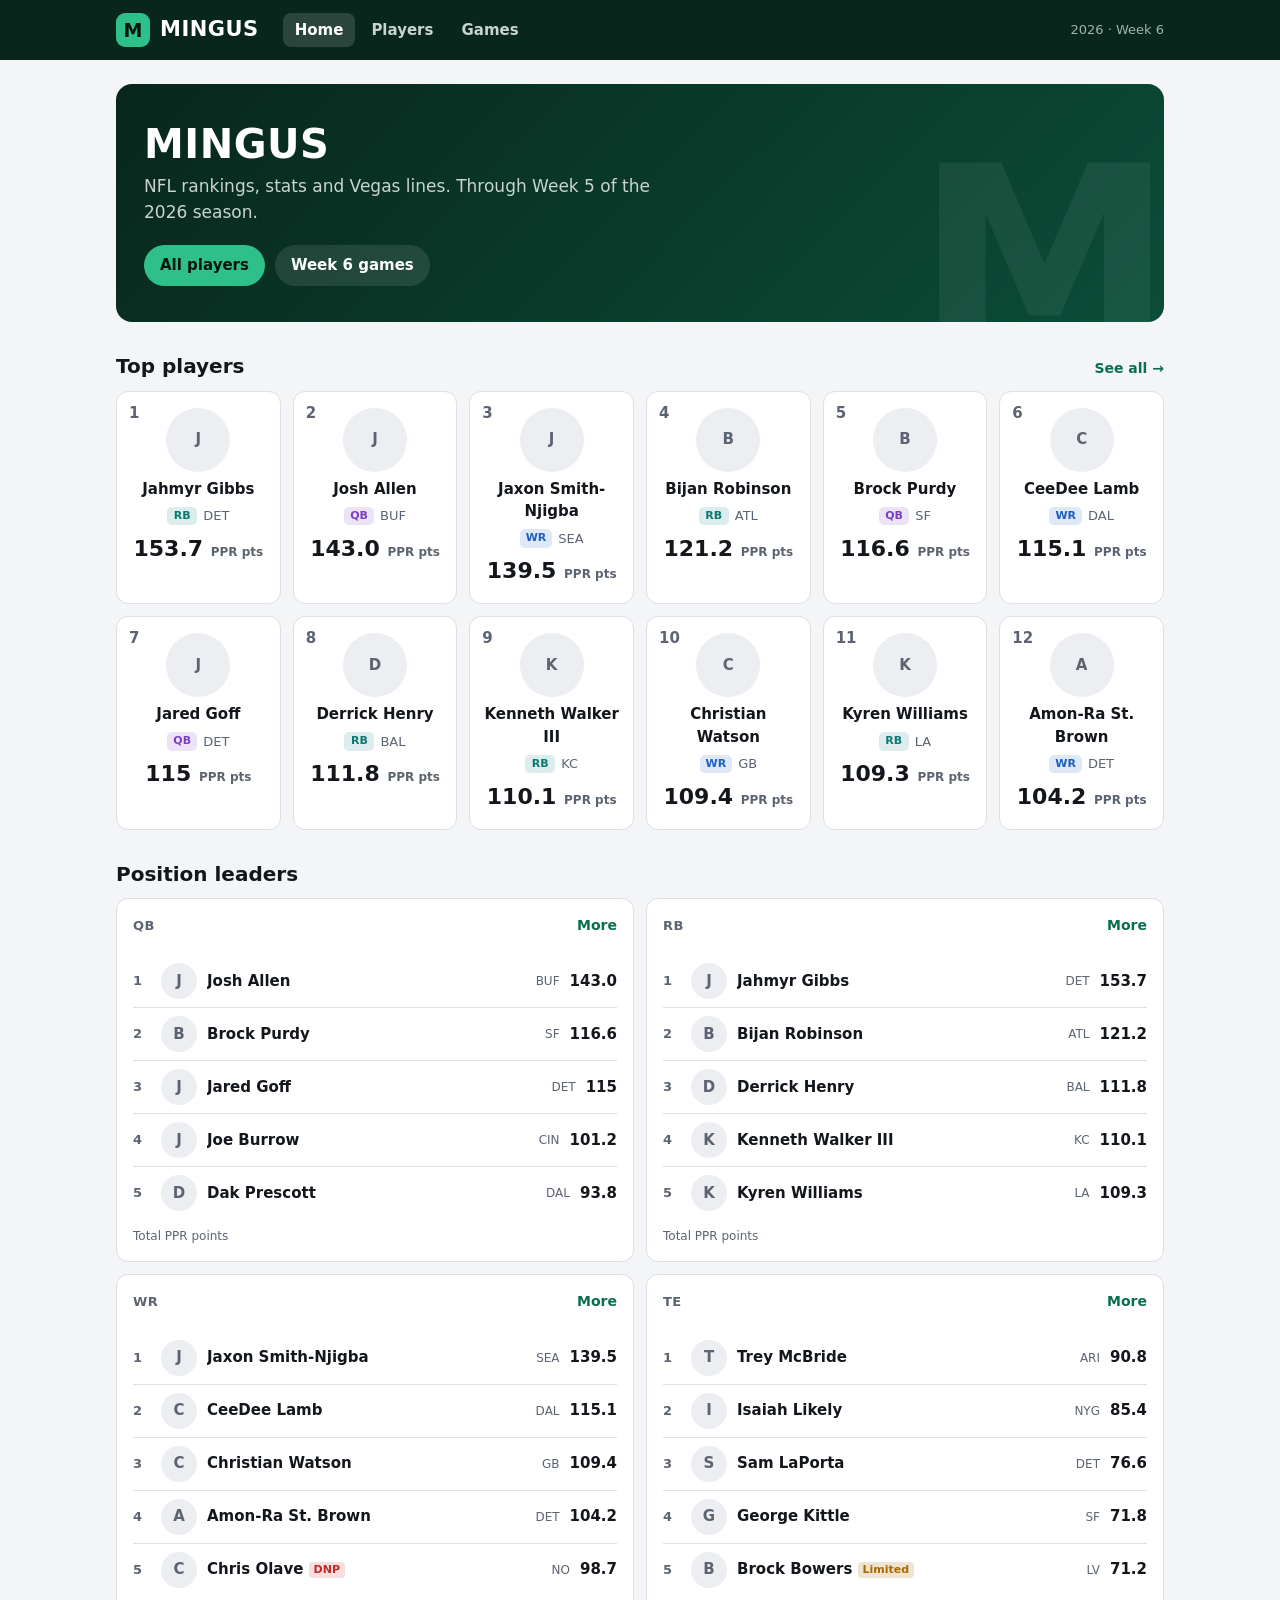
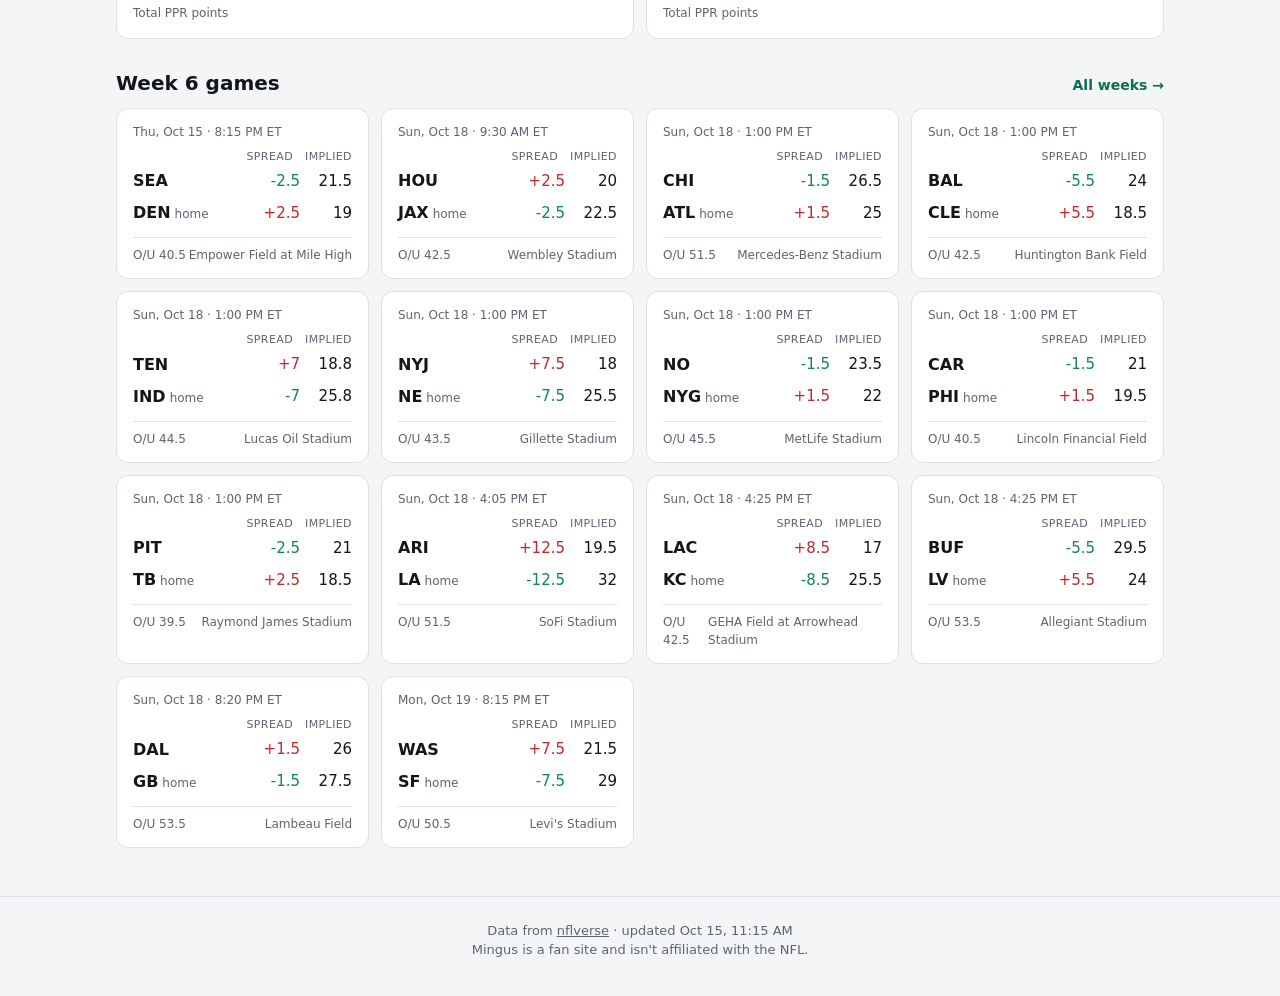
==== site/index.html @ 187626fd "Mingus rough draft: nflverse-powered NFL rankings site Static multi-page site (home, players, player" ====
<!doctype html>
<html lang="en">
<head>
  <meta charset="utf-8">
  <meta name="viewport" content="width=device-width, initial-scale=1">
  <title>Mingus</title>
  <meta name="description" content="Mingus: NFL player rankings, stats and weekly lines.">
  <link rel="icon" href="data:image/svg+xml,%3Csvg xmlns=%22http://www.w3.org/2000/svg%22 viewBox=%220 0 32 32%22%3E%3Crect width=%2232%22 height=%2232%22 rx=%228%22 fill=%22%232fbf8a%22/%3E%3Ctext x=%2216%22 y=%2223%22 font-family=%22Arial%22 font-weight=%22900%22 font-size=%2220%22 text-anchor=%22middle%22 fill=%22%2306150f%22%3EM%3C/text%3E%3C/svg%3E">
  <link rel="stylesheet" href="assets/style.css">
</head>
<body>
  <main><p class="loading">Loading…</p></main>
  <script src="assets/common.js"></script>
  <script>
    Mingus.start(async (main, meta) => {
      const [players, games] = await Promise.all([Mingus.load("players"), Mingus.load("games")]);
      const week = meta.next_week ?? meta.last_week;
      const top = players.slice(0, 12);
      const leaders = POSITIONS.map(pos => ({ pos, list: players.filter(p => p.pos === pos).slice(0, 5) }));
      const slate = games.filter(g => g.week === week);

      main.innerHTML = `
        <section class="hero">
          <h1>MINGUS</h1>
          <p>NFL rankings, stats and Vegas lines. Through Week ${meta.last_week} of the ${meta.season} season.</p>
          <div class="hero-actions">
            <a class="btn" href="players.html">All players</a>
            <a class="btn ghost" href="games.html">Week ${week} games</a>
          </div>
        </section>

        <section class="section">
          <div class="section-head"><h2>Top players</h2><a href="players.html">See all →</a></div>
          <div class="top-grid">
            ${top.map(p => `
              <a class="player-card" href="${playerUrl(p)}">
                <span class="rank-num">${p.rank}</span>
                ${headshot(p, "md")}
                <span class="name">${esc(p.name)} ${injuryTag(p.injury)}</span>
                <span class="meta">${posBadge(p.pos)} ${esc(p.team)}</span>
                <span class="pts">${fmt(p.stats.ppr)} <small>PPR pts</small></span>
              </a>`).join("")}
          </div>
        </section>

        <section class="section">
          <div class="section-head"><h2>Position leaders</h2></div>
          <div class="pos-leaders">
            ${leaders.map(({ pos, list }) => `
              <div class="card">
                <div class="section-head"><h3>${pos}</h3><a href="players.html?pos=${pos}">More</a></div>
                <ol class="leader-list">
                  ${list.map(p => `
                    <li><a href="${playerUrl(p)}">
                      <span class="lrank">${p.pos_rank}</span>
                      ${headshot(p, "sm")}
                      <span class="lname">${esc(p.name)} ${injuryTag(p.injury)}</span>
                      <span class="lteam">${esc(p.team)}</span>
                      <span class="lpts">${fmt(p.stats.ppr)}</span>
                    </a></li>`).join("")}
                </ol>
                <p class="muted" style="margin:8px 0 0;font-size:12px">Total PPR points</p>
              </div>`).join("")}
          </div>
        </section>

        <section class="section">
          <div class="section-head"><h2>Week ${week} games</h2><a href="games.html">All weeks →</a></div>
          <div class="games-grid">${slate.map(gameCard).join("") || `<p class="muted">No games this week.</p>`}</div>
        </section>`;
    });
  </script>
</body>
</html>
---- site/assets/style.css ----
:root {
  --bg: #f4f5f7;
  --surface: #ffffff;
  --surface-2: #eceef2;
  --text: #13161b;
  --muted: #5d6471;
  --border: #dcdfe5;
  --brand: #0b6e4f;
  --brand-ink: #ffffff;
  --brand-dark: #08261c;
  --up: #0f8a4b;
  --down: #c62828;
  --q: #a86a00;
  --qb: #7a3fc2; --rb: #0b7a75; --wr: #1f5fbf; --te: #b35c00;
  --radius: 12px;
}
@media (prefers-color-scheme: dark) {
  :root {
    --bg: #0e1115;
    --surface: #161a20;
    --surface-2: #1f242c;
    --text: #e8ebf0;
    --muted: #9aa3b2;
    --border: #2a3039;
    --brand: #2fbf8a;
    --brand-ink: #06150f;
    --brand-dark: #0a1f17;
    --up: #3ccf7d; --down: #ff6b6b; --q: #f2c14e;
    --qb: #b48cf0; --rb: #4fd1c5; --wr: #6aa5ff; --te: #f0a050;
  }
}

* { box-sizing: border-box; }
body {
  margin: 0; background: var(--bg); color: var(--text);
  font: 15px/1.5 system-ui, -apple-system, "Segoe UI", Roboto, sans-serif;
}
a { color: inherit; }
img { max-width: 100%; }
main { max-width: 1080px; margin: 0 auto; padding: 24px 16px 48px; min-height: 60vh; }
h1, h2, h3 { line-height: 1.2; }
code { background: var(--surface-2); padding: 1px 5px; border-radius: 4px; }

/* ---------- Header (shared) ---------- */
.site-header { background: var(--brand-dark); color: #fff; position: sticky; top: 0; z-index: 10; }
.header-inner { max-width: 1080px; margin: 0 auto; padding: 0 16px; height: 60px; display: flex; align-items: center; gap: 24px; }
.brand { display: flex; align-items: center; gap: 10px; text-decoration: none; }
.brand-mark {
  display: grid; place-items: center; width: 34px; height: 34px; border-radius: 9px;
  background: #2fbf8a; color: #06150f; font-weight: 900; font-size: 19px;
}
.brand-name { font-weight: 900; font-size: 21px; letter-spacing: .5px; text-transform: uppercase; }
.nav { display: flex; gap: 4px; }
.nav a { text-decoration: none; padding: 6px 12px; border-radius: 8px; color: #c9d4ce; font-weight: 600; }
.nav a:hover { color: #fff; background: rgb(255 255 255 / .08); }
.nav a[aria-current="page"] { color: #fff; background: rgb(255 255 255 / .14); }
.header-week { margin-left: auto; color: #9fb3aa; font-size: 13px; white-space: nowrap; }

/* ---------- Footer (shared) ---------- */
.site-footer { text-align: center; color: var(--muted); font-size: 13px; padding: 24px 16px 36px; border-top: 1px solid var(--border); }

/* ---------- Building blocks ---------- */
.section { margin-top: 32px; }
.section-head { display: flex; align-items: baseline; justify-content: space-between; gap: 12px; margin-bottom: 12px; }
.section-head h2 { margin: 0; font-size: 20px; }
.section-head a { color: var(--brand); font-weight: 600; text-decoration: none; font-size: 14px; }
.section-head a:hover { text-decoration: underline; }
.card { background: var(--surface); border: 1px solid var(--border); border-radius: var(--radius); padding: 16px; }
.card h3 { margin: 0 0 10px; font-size: 13px; text-transform: uppercase; letter-spacing: .5px; color: var(--muted); }
.muted { color: var(--muted); }
.notice { background: var(--surface); border: 1px solid var(--border); border-left: 4px solid var(--down); border-radius: var(--radius); padding: 16px; }
.loading { color: var(--muted); padding: 40px 0; text-align: center; }

.pos {
  display: inline-block; min-width: 30px; text-align: center; padding: 1px 6px; border-radius: 5px;
  font-size: 11px; font-weight: 800; color: var(--pc); background: color-mix(in srgb, var(--pc) 14%, transparent);
}
.pos-QB { --pc: var(--qb); } .pos-RB { --pc: var(--rb); } .pos-WR { --pc: var(--wr); } .pos-TE { --pc: var(--te); }
.inj { display: inline-block; vertical-align: middle; padding: 0 5px; border-radius: 4px; font-size: 11px; font-weight: 800; }
.inj-q { color: var(--q); background: color-mix(in srgb, var(--q) 18%, transparent); }
.inj-d, .inj-out { color: var(--down); background: color-mix(in srgb, var(--down) 15%, transparent); }
.spread.fav { color: var(--up); } .spread.dog { color: var(--down); }

.headshot { border-radius: 50%; object-fit: cover; background: var(--surface-2); flex: none; }
.headshot.sm { width: 36px; height: 36px; }
.headshot.md { width: 64px; height: 64px; }
.headshot.lg { width: 120px; height: 120px; }
.headshot.placeholder { display: grid; place-items: center; color: var(--muted); font-weight: 800; }

/* ---------- Home ---------- */
.hero {
  background: linear-gradient(135deg, var(--brand-dark), #0b4d38);
  color: #fff; border-radius: 16px; padding: 36px 28px; position: relative; overflow: hidden;
}
.hero::after {
  content: "M"; position: absolute; right: -10px; bottom: -70px; font-size: 260px; font-weight: 900;
  color: rgb(255 255 255 / .06); line-height: 1;
}
.hero h1 { margin: 0 0 6px; font-size: 40px; font-weight: 900; letter-spacing: .5px; }
.hero p { margin: 0; color: #c9d4ce; font-size: 17px; max-width: 520px; }
.hero-actions { display: flex; gap: 10px; margin-top: 20px; flex-wrap: wrap; position: relative; z-index: 1; }
.btn {
  display: inline-block; text-decoration: none; font-weight: 700; padding: 9px 16px; border-radius: 999px;
  background: #2fbf8a; color: #06150f;
}
.btn.ghost { background: rgb(255 255 255 / .1); color: #fff; }
.btn:hover { filter: brightness(1.08); }

.top-grid { display: grid; grid-template-columns: repeat(auto-fill, minmax(160px, 1fr)); gap: 12px; }
.player-card {
  display: flex; flex-direction: column; align-items: center; text-align: center; gap: 6px;
  text-decoration: none; background: var(--surface); border: 1px solid var(--border); border-radius: var(--radius);
  padding: 16px 12px; position: relative; transition: border-color .15s, transform .15s;
}
.player-card:hover { border-color: var(--brand); transform: translateY(-2px); }
.player-card .rank-num { position: absolute; top: 10px; left: 12px; font-weight: 900; color: var(--muted); }
.player-card .name { font-weight: 700; }
.player-card .meta { display: flex; gap: 6px; align-items: center; font-size: 13px; color: var(--muted); }
.player-card .pts { font-size: 22px; font-weight: 800; }
.player-card .pts small { font-size: 12px; color: var(--muted); font-weight: 600; }

.pos-leaders { display: grid; grid-template-columns: repeat(2, minmax(0, 1fr)); gap: 12px; }
@media (max-width: 700px) { .pos-leaders { grid-template-columns: 1fr; } }
.leader-list { list-style: none; margin: 0; padding: 0; }
.leader-list li { border-top: 1px solid var(--border); }
.leader-list li:first-child { border-top: 0; }
.leader-list a { display: flex; align-items: center; gap: 10px; padding: 8px 0; text-decoration: none; }
.leader-list a:hover .lname { text-decoration: underline; }
.leader-list .lrank { width: 18px; color: var(--muted); font-weight: 700; font-size: 13px; }
.leader-list .lname { font-weight: 600; flex: 1; min-width: 0; overflow: hidden; text-overflow: ellipsis; white-space: nowrap; }
.leader-list .lteam { color: var(--muted); font-size: 12px; }
.leader-list .lpts { font-weight: 700; font-variant-numeric: tabular-nums; }

/* ---------- Games ---------- */
.games-grid { display: grid; grid-template-columns: repeat(auto-fill, minmax(250px, 1fr)); gap: 12px; }
.game-card { background: var(--surface); border: 1px solid var(--border); border-radius: var(--radius); padding: 14px 16px; }
.game-card .when { color: var(--muted); font-size: 12px; margin-bottom: 8px; }
.game-row { display: grid; grid-template-columns: 1fr auto auto; gap: 12px; align-items: center; padding: 4px 0; }
.game-row .team { font-weight: 800; font-size: 16px; }
.game-row .team small { color: var(--muted); font-weight: 500; font-size: 12px; margin-left: 4px; }
.game-row .num { font-variant-numeric: tabular-nums; text-align: right; min-width: 40px; }
.game-row.winner .score { font-weight: 800; }
.game-row .score { font-size: 18px; font-variant-numeric: tabular-nums; min-width: 28px; text-align: right; }
.game-foot { display: flex; justify-content: space-between; border-top: 1px solid var(--border); margin-top: 8px; padding-top: 8px; color: var(--muted); font-size: 12px; }
.game-cols { display: grid; grid-template-columns: 1fr auto auto; gap: 12px; font-size: 11px; color: var(--muted); text-transform: uppercase; letter-spacing: .4px; }
.game-cols span:not(:first-child) { min-width: 40px; text-align: right; }
.week-picker { display: flex; gap: 6px; flex-wrap: wrap; margin-bottom: 16px; }
.week-picker button {
  border: 1px solid var(--border); background: var(--surface); color: var(--text); font: inherit; font-weight: 600;
  min-width: 40px; padding: 5px 10px; border-radius: 8px; cursor: pointer;
}
.week-picker button[aria-pressed="true"] { background: var(--brand); color: var(--brand-ink); border-color: var(--brand); }

/* ---------- Players table ---------- */
.page-head { display: flex; align-items: baseline; justify-content: space-between; gap: 12px; flex-wrap: wrap; margin-bottom: 14px; }
.page-head h1 { margin: 0; font-size: 28px; }
.controls { display: flex; flex-wrap: wrap; gap: 10px; align-items: center; margin-bottom: 14px; }
.tabs { display: flex; gap: 4px; background: var(--surface-2); padding: 4px; border-radius: 999px; }
.tab { border: 0; background: transparent; color: var(--muted); padding: 6px 14px; border-radius: 999px; font: inherit; font-weight: 600; cursor: pointer; }
.tab[aria-pressed="true"] { background: var(--surface); color: var(--text); box-shadow: 0 1px 2px rgb(0 0 0 / .12); }
.search {
  flex: 1 1 200px; min-width: 0; padding: 8px 14px; border: 1px solid var(--border); border-radius: 999px;
  background: var(--surface); color: var(--text); font: inherit;
}
.table-wrap { overflow-x: auto; background: var(--surface); border: 1px solid var(--border); border-radius: var(--radius); }
.data-table { width: 100%; border-collapse: collapse; font-variant-numeric: tabular-nums; }
.data-table th {
  text-align: right; font-size: 12px; text-transform: uppercase; letter-spacing: .4px; color: var(--muted);
  background: var(--surface-2); padding: 9px 10px; white-space: nowrap;
}
.data-table th button { all: unset; cursor: pointer; }
.data-table th button:hover, .data-table th[aria-sort] button { color: var(--text); }
.data-table td { padding: 8px 10px; border-top: 1px solid var(--border); text-align: right; white-space: nowrap; }
.data-table .l { text-align: left; }
.data-table tbody tr:hover { background: var(--surface-2); }
.data-table .pcell { display: flex; align-items: center; gap: 10px; }
.data-table .pcell a { font-weight: 600; text-decoration: none; }
.data-table .pcell a:hover { text-decoration: underline; }
.data-table .strong { font-weight: 700; }
.more { display: block; margin: 14px auto 0; }
.btn-plain {
  border: 1px solid var(--border); background: var(--surface); color: var(--text); font: inherit; font-weight: 600;
  padding: 8px 16px; border-radius: 999px; cursor: pointer;
}

/* ---------- Player page ---------- */
.back { display: inline-block; margin-bottom: 14px; color: var(--muted); text-decoration: none; font-weight: 600; }
.back:hover { color: var(--text); }
.profile-head {
  display: flex; gap: 22px; align-items: center; flex-wrap: wrap;
  background: var(--surface); border: 1px solid var(--border); border-top: 4px solid var(--pc);
  border-radius: var(--radius); padding: 22px;
}
.profile-head h1 { margin: 0 0 6px; font-size: 30px; }
.profile-meta { display: flex; flex-wrap: wrap; gap: 6px 14px; align-items: center; color: var(--muted); }
.profile-rank { margin-left: auto; text-align: right; }
.profile-rank strong { display: block; font-size: 38px; line-height: 1; }
.profile-rank span { color: var(--muted); font-size: 12px; }
.grid { display: grid; grid-template-columns: repeat(auto-fit, minmax(280px, 1fr)); gap: 14px; margin-top: 14px; }
.grid .wide { grid-column: 1 / -1; }
.tiles { display: grid; grid-template-columns: repeat(auto-fit, minmax(110px, 1fr)); gap: 10px; }
.tile { background: var(--surface-2); border-radius: 9px; padding: 10px 12px; }
.tile strong { display: block; font-size: 22px; font-variant-numeric: tabular-nums; }
.tile span { color: var(--muted); font-size: 12px; }
.tile.accent { background: color-mix(in srgb, var(--brand) 15%, var(--surface)); }
.tile.accent strong { color: var(--brand); }
.facts { display: grid; grid-template-columns: auto 1fr; gap: 6px 16px; margin: 0; }
.facts dt { color: var(--muted); } .facts dd { margin: 0; font-weight: 600; }
.bars { display: flex; align-items: flex-end; gap: 6px; height: 120px; padding-top: 18px; }
.bar { flex: 1; display: flex; flex-direction: column; align-items: center; justify-content: flex-end; height: 100%; min-width: 0; }
.bar .fill { width: 100%; max-width: 44px; background: var(--brand); border-radius: 4px 4px 0 0; min-height: 2px; }
.bar .v { font-size: 11px; font-weight: 700; margin-bottom: 3px; }
.bar .w { font-size: 11px; color: var(--muted); margin-top: 4px; }

@media (max-width: 640px) {
  .header-week { display: none; }
  .header-inner { gap: 12px; }
  .brand-name { font-size: 18px; }
  .nav a { padding: 6px 8px; }
  .hero { padding: 28px 20px; }
  .hero h1 { font-size: 32px; }
  .profile-rank { margin-left: 0; text-align: left; width: 100%; }
  .hide-sm { display: none; }
  .top-grid { grid-template-columns: 1fr 1fr; gap: 10px; }
  .player-card { padding: 14px 8px; }
  .player-card .pts { font-size: 18px; }
}
.tile strong span { font-size: inherit; color: inherit; }
.tile strong .spread.fav { color: var(--up); }
.tile strong .spread.dog { color: var(--down); }
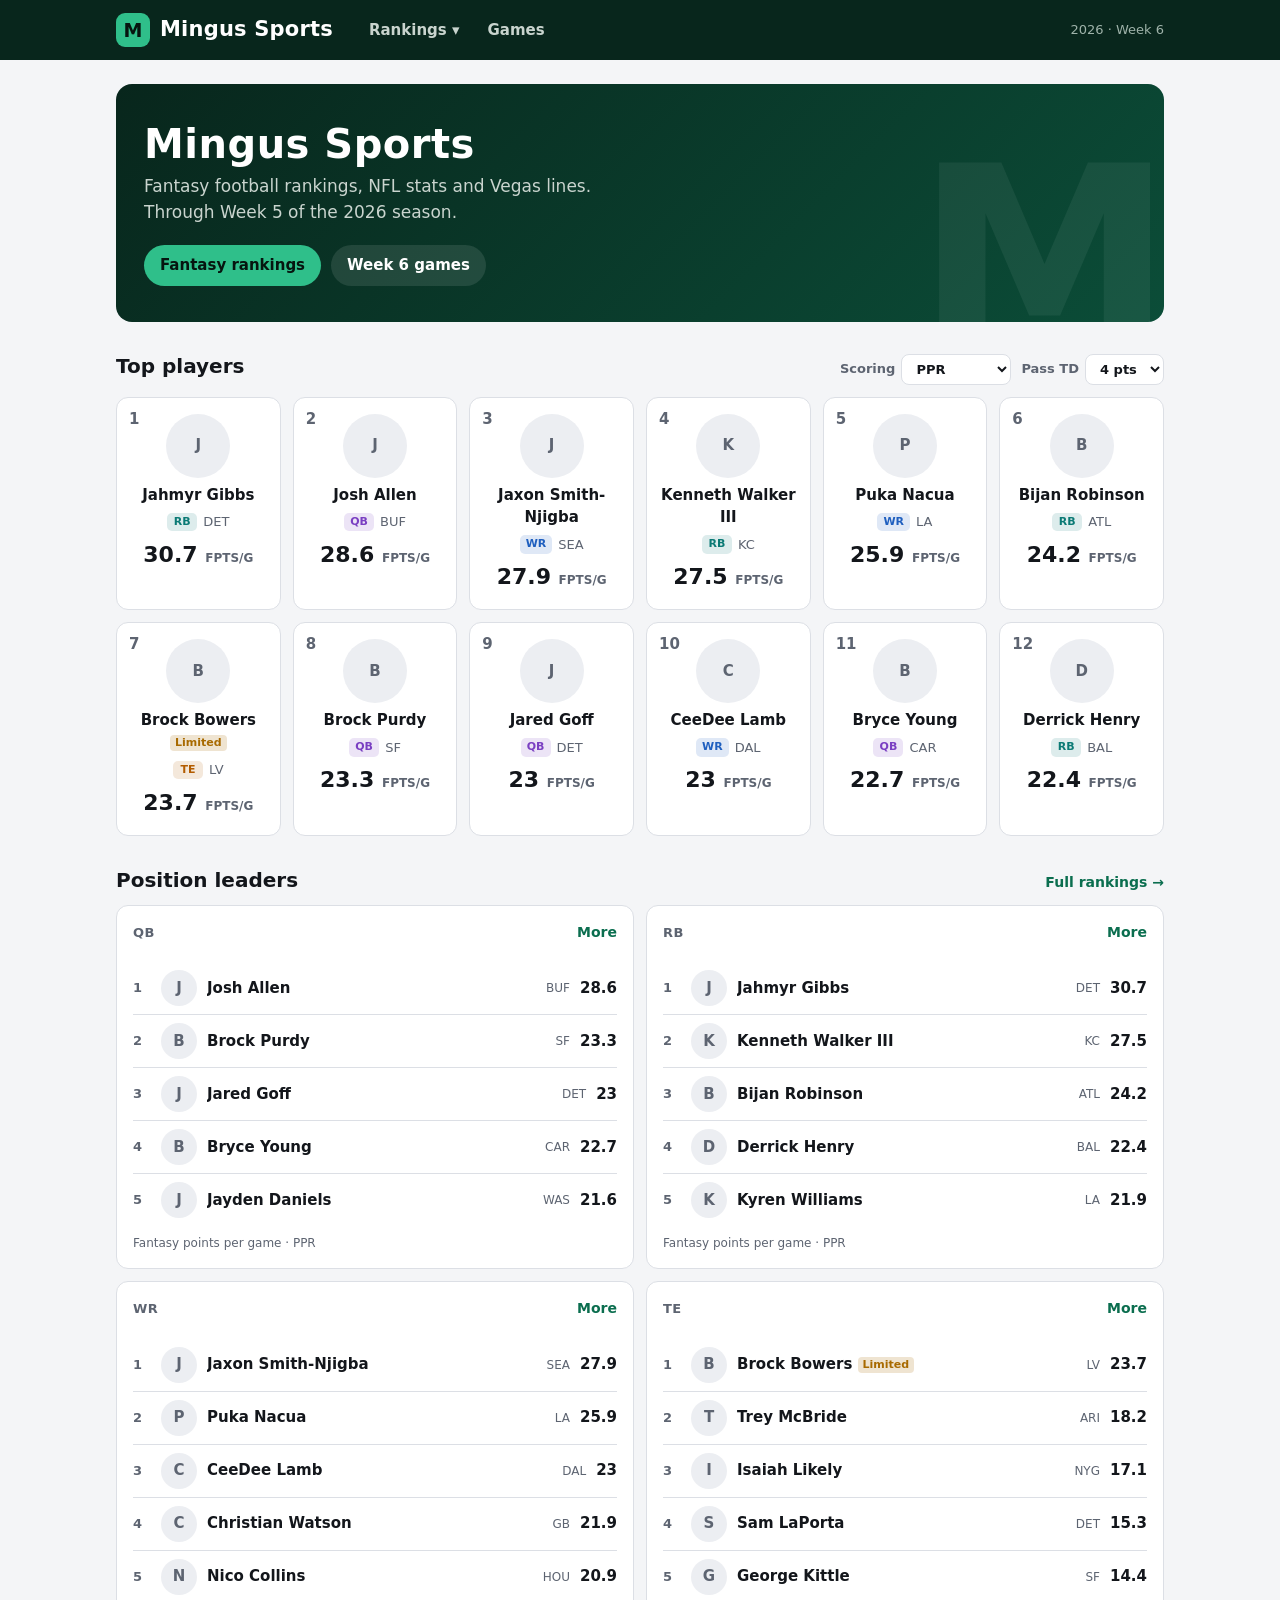
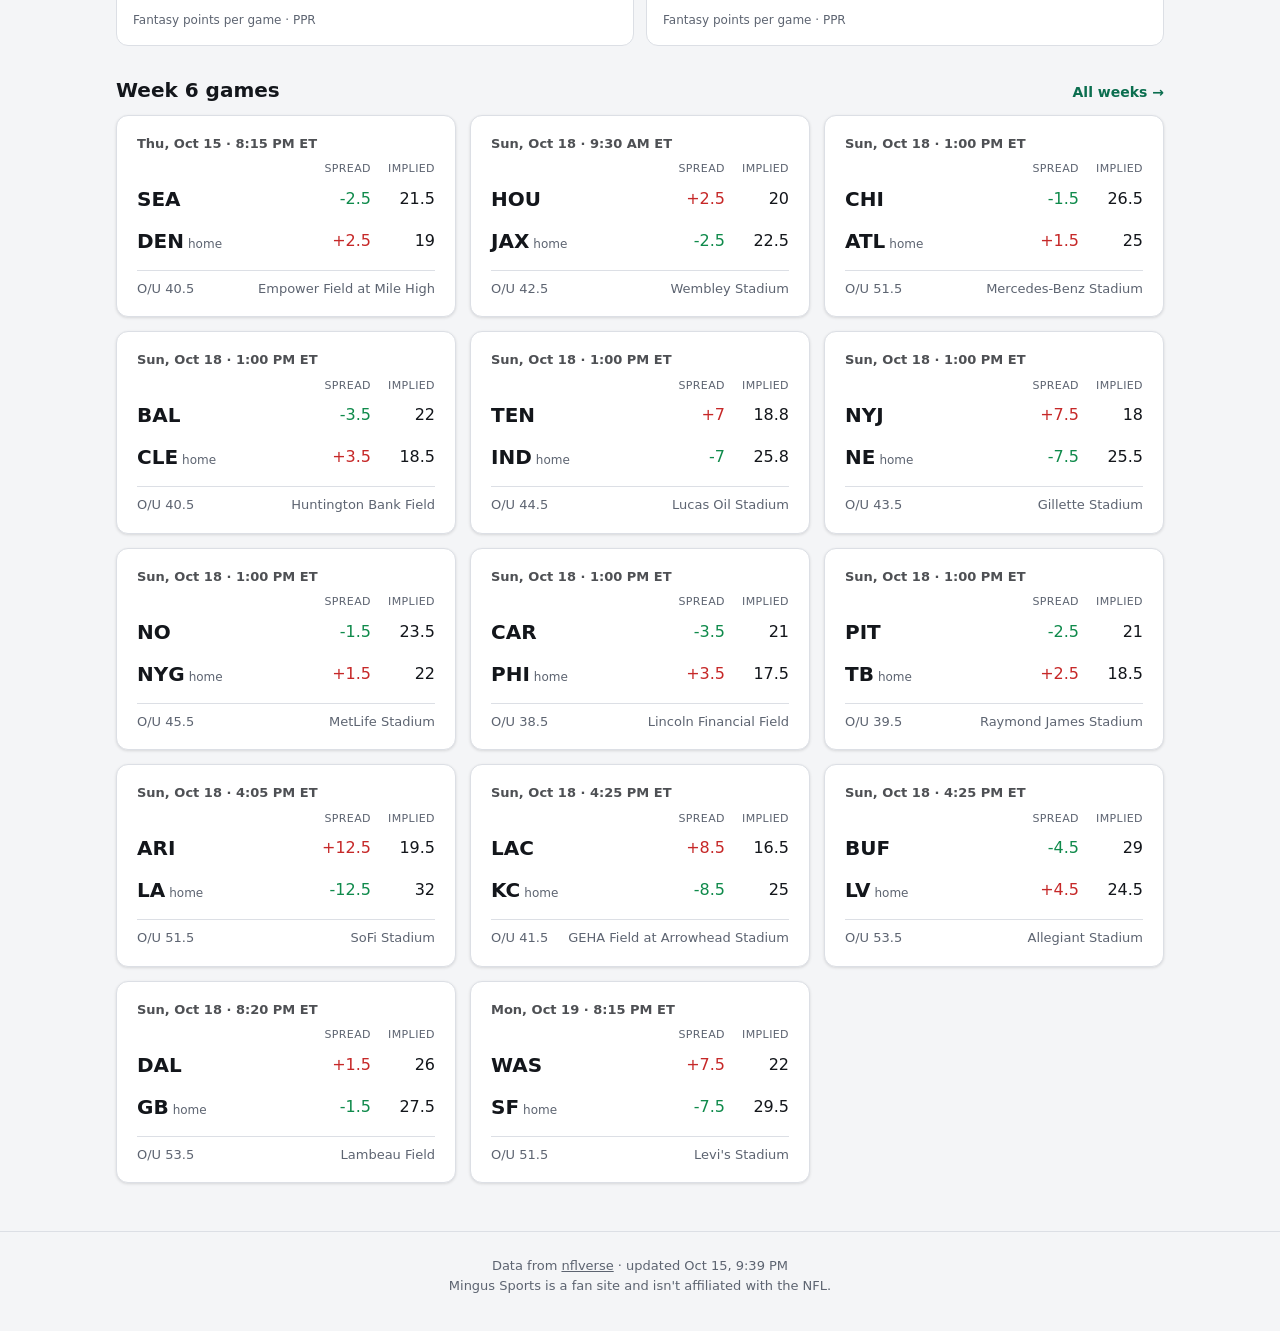
==== commit 125539b4: "Mingus Sports: fantasy rankings, scoring formats, K and D/ST, better games page - Rename to Mingus S" ====
--- a/site/index.html
+++ b/site/index.html
@@ -3,8 +3,8 @@
 <head>
   <meta charset="utf-8">
   <meta name="viewport" content="width=device-width, initial-scale=1">
-  <title>Mingus</title>
-  <meta name="description" content="Mingus: NFL player rankings, stats and weekly lines.">
+  <title>Mingus Sports</title>
+  <meta name="description" content="Mingus Sports: fantasy football rankings, NFL stats and weekly lines.">
   <link rel="icon" href="data:image/svg+xml,%3Csvg xmlns=%22http://www.w3.org/2000/svg%22 viewBox=%220 0 32 32%22%3E%3Crect width=%2232%22 height=%2232%22 rx=%228%22 fill=%22%232fbf8a%22/%3E%3Ctext x=%2216%22 y=%2223%22 font-family=%22Arial%22 font-weight=%22900%22 font-size=%2220%22 text-anchor=%22middle%22 fill=%22%2306150f%22%3EM%3C/text%3E%3C/svg%3E">
   <link rel="stylesheet" href="assets/style.css">
 </head>
@@ -15,59 +15,66 @@
     Mingus.start(async (main, meta) => {
       const [players, games] = await Promise.all([Mingus.load("players"), Mingus.load("games")]);
       const week = meta.next_week ?? meta.last_week;
-      const top = players.slice(0, 12);
-      const leaders = POSITIONS.map(pos => ({ pos, list: players.filter(p => p.pos === pos).slice(0, 5) }));
+      let sc = Scoring.get();
       const slate = games.filter(g => g.week === week);
 
-      main.innerHTML = `
-        <section class="hero">
-          <h1>MINGUS</h1>
-          <p>NFL rankings, stats and Vegas lines. Through Week ${meta.last_week} of the ${meta.season} season.</p>
-          <div class="hero-actions">
-            <a class="btn" href="players.html">All players</a>
-            <a class="btn ghost" href="games.html">Week ${week} games</a>
-          </div>
-        </section>
+      function render() {
+        const skill = rankList(players.filter(p => FLEX.includes(p.pos) || p.pos === "QB"), sc, meta);
+        const top = skill.slice(0, 12);
+        const leaders = ["QB", "RB", "WR", "TE"].map(pos => ({ pos, list: skill.filter(r => r.p.pos === pos).slice(0, 5) }));
 
-        <section class="section">
-          <div class="section-head"><h2>Top players</h2><a href="players.html">See all →</a></div>
-          <div class="top-grid">
-            ${top.map(p => `
-              <a class="player-card" href="${playerUrl(p)}">
-                <span class="rank-num">${p.rank}</span>
-                ${headshot(p, "md")}
-                <span class="name">${esc(p.name)} ${injuryTag(p.injury)}</span>
-                <span class="meta">${posBadge(p.pos)} ${esc(p.team)}</span>
-                <span class="pts">${fmt(p.stats.ppr)} <small>PPR pts</small></span>
-              </a>`).join("")}
-          </div>
-        </section>
+        main.innerHTML = `
+          <section class="hero">
+            <h1>Mingus Sports</h1>
+            <p>Fantasy football rankings, NFL stats and Vegas lines. Through Week ${meta.last_week} of the ${meta.season} season.</p>
+            <div class="hero-actions">
+              <a class="btn" href="rankings.html">Fantasy rankings</a>
+              <a class="btn ghost" href="games.html">Week ${week} games</a>
+            </div>
+          </section>
 
-        <section class="section">
-          <div class="section-head"><h2>Position leaders</h2></div>
-          <div class="pos-leaders">
-            ${leaders.map(({ pos, list }) => `
-              <div class="card">
-                <div class="section-head"><h3>${pos}</h3><a href="players.html?pos=${pos}">More</a></div>
-                <ol class="leader-list">
-                  ${list.map(p => `
-                    <li><a href="${playerUrl(p)}">
-                      <span class="lrank">${p.pos_rank}</span>
-                      ${headshot(p, "sm")}
-                      <span class="lname">${esc(p.name)} ${injuryTag(p.injury)}</span>
-                      <span class="lteam">${esc(p.team)}</span>
-                      <span class="lpts">${fmt(p.stats.ppr)}</span>
-                    </a></li>`).join("")}
-                </ol>
-                <p class="muted" style="margin:8px 0 0;font-size:12px">Total PPR points</p>
-              </div>`).join("")}
-          </div>
-        </section>
+          <section class="section">
+            <div class="section-head"><h2>Top players</h2><div class="home-scoring"></div></div>
+            <div class="top-grid">
+              ${top.map(({ p, s }, i) => `
+                <a class="player-card" href="${playerUrl(p)}">
+                  <span class="rank-num">${i + 1}</span>
+                  ${headshot(p, "md")}
+                  <span class="name">${esc(p.name)} ${injuryTag(p.injury)}</span>
+                  <span class="meta">${posBadge(p.pos)} ${esc(p.team)}</span>
+                  <span class="pts">${fmt(s.ppg)} <small>FPTS/G</small></span>
+                </a>`).join("")}
+            </div>
+          </section>
 
-        <section class="section">
-          <div class="section-head"><h2>Week ${week} games</h2><a href="games.html">All weeks →</a></div>
-          <div class="games-grid">${slate.map(gameCard).join("") || `<p class="muted">No games this week.</p>`}</div>
-        </section>`;
+          <section class="section">
+            <div class="section-head"><h2>Position leaders</h2><a href="rankings.html">Full rankings →</a></div>
+            <div class="pos-leaders">
+              ${leaders.map(({ pos, list }) => `
+                <div class="card">
+                  <div class="section-head"><h3>${pos}</h3><a href="rankings.html?pos=${pos}">More</a></div>
+                  <ol class="leader-list">
+                    ${list.map(({ p, s }, i) => `
+                      <li><a href="${playerUrl(p)}">
+                        <span class="lrank">${i + 1}</span>
+                        ${headshot(p, "sm")}
+                        <span class="lname">${esc(p.name)} ${injuryTag(p.injury)}</span>
+                        <span class="lteam">${esc(p.team)}</span>
+                        <span class="lpts">${fmt(s.ppg)}</span>
+                      </a></li>`).join("")}
+                  </ol>
+                  <p class="muted" style="margin:8px 0 0;font-size:12px">Fantasy points per game · ${esc(Scoring.label(sc))}</p>
+                </div>`).join("")}
+            </div>
+          </section>
+
+          <section class="section">
+            <div class="section-head"><h2>Week ${week} games</h2><a href="games.html">All weeks →</a></div>
+            <div class="games-grid big">${slate.map(gameCard).join("") || `<p class="muted">No games this week.</p>`}</div>
+          </section>`;
+        main.querySelector(".home-scoring").innerHTML = scoringControls(sc, next => { sc = next; render(); });
+      }
+      render();
     });
   </script>
 </body>
--- a/site/assets/style.css
+++ b/site/assets/style.css
@@ -17,11 +17,11 @@
 @media (prefers-color-scheme: dark) {
   :root {
     --bg: #0e1115;
-    --surface: #161a20;
-    --surface-2: #1f242c;
+    --surface: #1a1f27;
+    --surface-2: #252b35;
     --text: #e8ebf0;
     --muted: #9aa3b2;
-    --border: #2a3039;
+    --border: #343c48;
     --brand: #2fbf8a;
     --brand-ink: #06150f;
     --brand-dark: #0a1f17;
@@ -49,7 +49,7 @@
   display: grid; place-items: center; width: 34px; height: 34px; border-radius: 9px;
   background: #2fbf8a; color: #06150f; font-weight: 900; font-size: 19px;
 }
-.brand-name { font-weight: 900; font-size: 21px; letter-spacing: .5px; text-transform: uppercase; }
+.brand-name { font-weight: 900; font-size: 21px; letter-spacing: .2px; white-space: nowrap; }
 .nav { display: flex; gap: 4px; }
 .nav a { text-decoration: none; padding: 6px 12px; border-radius: 8px; color: #c9d4ce; font-weight: 600; }
 .nav a:hover { color: #fff; background: rgb(255 255 255 / .08); }
@@ -228,3 +228,93 @@
 .tile strong span { font-size: inherit; color: inherit; }
 .tile strong .spread.fav { color: var(--up); }
 .tile strong .spread.dog { color: var(--down); }
+
+/* ---------- Header dropdown ---------- */
+.nav { align-items: center; }
+.nav-drop { position: relative; }
+.nav-menu {
+  position: absolute; top: calc(100% + 6px); left: 0; min-width: 230px; z-index: 20;
+  background: var(--surface); color: var(--text); border: 1px solid var(--border); border-radius: 12px;
+  box-shadow: 0 12px 30px rgb(0 0 0 / .25); padding: 6px; display: none;
+}
+.nav-drop::after { content: ""; position: absolute; left: 0; right: 0; top: 100%; height: 8px; } /* hover bridge */
+.nav-drop:hover .nav-menu, .nav-drop:focus-within .nav-menu { display: block; }
+.nav-menu a { display: flex; gap: 10px; align-items: baseline; color: var(--text); padding: 8px 10px; border-radius: 8px; }
+.nav-menu a:hover { background: var(--surface-2); color: var(--text); }
+.nav-menu strong { width: 34px; }
+.nav-menu span { color: var(--muted); font-size: 13px; font-weight: 500; }
+
+/* ---------- Scoring dropdowns ---------- */
+.scoring { display: flex; gap: 10px; flex-wrap: wrap; }
+.scoring label, .week-select { display: flex; align-items: center; gap: 6px; font-size: 13px; font-weight: 600; color: var(--muted); }
+.scoring select, .week-select select {
+  font: inherit; font-weight: 700; color: var(--text); background: var(--surface);
+  border: 1px solid var(--border); border-radius: 8px; padding: 6px 10px; cursor: pointer;
+}
+.week-select { font-size: 15px; }
+.week-select select { font-size: 17px; padding: 9px 14px; min-width: 200px; }
+.sub-head { margin: 4px 0 0; }
+.card-head { display: flex; align-items: center; justify-content: space-between; gap: 12px; flex-wrap: wrap; margin-bottom: 10px; }
+.card-head h3 { margin: 0; }
+
+/* ---------- Rankings ---------- */
+.tabs-bar { display: flex; gap: 2px; border-bottom: 1px solid var(--border); margin-bottom: 14px; overflow-x: auto; }
+.pos-tab {
+  border: 0; background: none; color: var(--muted); font: inherit; font-weight: 800; font-size: 16px;
+  padding: 10px 16px; cursor: pointer; border-bottom: 3px solid transparent; margin-bottom: -1px;
+}
+.pos-tab:hover { color: var(--text); }
+.pos-tab[aria-selected="true"] { color: var(--text); border-bottom-color: var(--brand); }
+.rank-table td { padding: 10px; }
+.rank-table .rank { font-weight: 800; width: 44px; }
+.pcell .pmeta { color: var(--muted); font-size: 12px; }
+.data-table .opp { font-weight: 700; }
+.bye { color: var(--muted); font-weight: 800; font-size: 12px; letter-spacing: .5px; }
+.data-table .hl { background: color-mix(in srgb, var(--brand) 9%, transparent); }
+.data-table th.hl { color: var(--text); }
+tr.unqualified td { opacity: .55; }
+.legend { color: var(--muted); font-size: 12px; margin: 10px 2px 0; }
+.team-mark { font-size: 11px; letter-spacing: .3px; }
+
+/* ---------- Player page ---------- */
+.profile-main { min-width: 0; }
+.profile-note { margin: 8px 0 0; color: var(--muted); font-size: 14px; }
+.profile-note strong { color: var(--text); }
+.table-wrap.flat { border: 0; }
+.win { color: var(--up); font-weight: 700; }
+.loss { color: var(--down); font-weight: 700; }
+
+/* ---------- Bigger, easier-to-read game cards ---------- */
+.games-grid.big { grid-template-columns: repeat(3, minmax(0, 1fr)); gap: 14px; }
+.games-grid.big .game-card { padding: 18px 20px; box-shadow: 0 1px 3px rgb(0 0 0 / .12); }
+.games-grid.big .game-card .when { font-size: 13px; font-weight: 600; color: var(--text); opacity: .75; }
+.games-grid.big .game-row { padding: 6px 0; }
+.games-grid.big .game-row .team { font-size: 20px; }
+.games-grid.big .game-row .num { font-size: 16px; min-width: 52px; }
+.games-grid.big .game-row .score { font-size: 22px; }
+.games-grid.big .game-cols span:not(:first-child) { min-width: 52px; }
+.games-grid.big .game-foot { font-size: 13px; }
+.game-row.winner .team, .game-row.winner .score { color: var(--text); }
+.game-card.final .game-row:not(.winner) .score { color: var(--muted); }
+.badge { display: inline-block; margin-left: 8px; padding: 1px 7px; border-radius: 999px; font-size: 11px; font-weight: 800; vertical-align: middle; }
+.badge.cover { color: var(--up); background: color-mix(in srgb, var(--up) 15%, transparent); }
+.ou-over { color: var(--up); } .ou-under { color: var(--down); } .ou-push { color: var(--muted); }
+.game-foot .stadium { text-align: right; }
+.recap {
+  display: flex; gap: 24px; flex-wrap: wrap; margin-bottom: 14px; padding: 12px 16px;
+  background: var(--surface); border: 1px solid var(--border); border-radius: var(--radius); font-size: 14px;
+}
+@media (max-width: 900px) { .games-grid.big { grid-template-columns: repeat(2, minmax(0, 1fr)); } }
+@media (max-width: 600px) {
+  .games-grid.big { grid-template-columns: 1fr; }
+  .brand-name { font-size: 16px; }
+  .nav-menu { left: auto; right: -60px; }
+  .pos-tab { padding: 10px 11px; font-size: 15px; }
+  .rank-table .pcell .headshot { display: none; }
+  .rank-table td, .rank-table th { padding-left: 6px; padding-right: 6px; }
+  .rank-table { font-size: 14px; }
+  .rank-table .pcell { gap: 0; }
+  .rank-table .rank { width: 30px; }
+  .rank-table .pcell a { white-space: normal; }
+  .rank-table th { font-size: 11px; letter-spacing: 0; }
+}
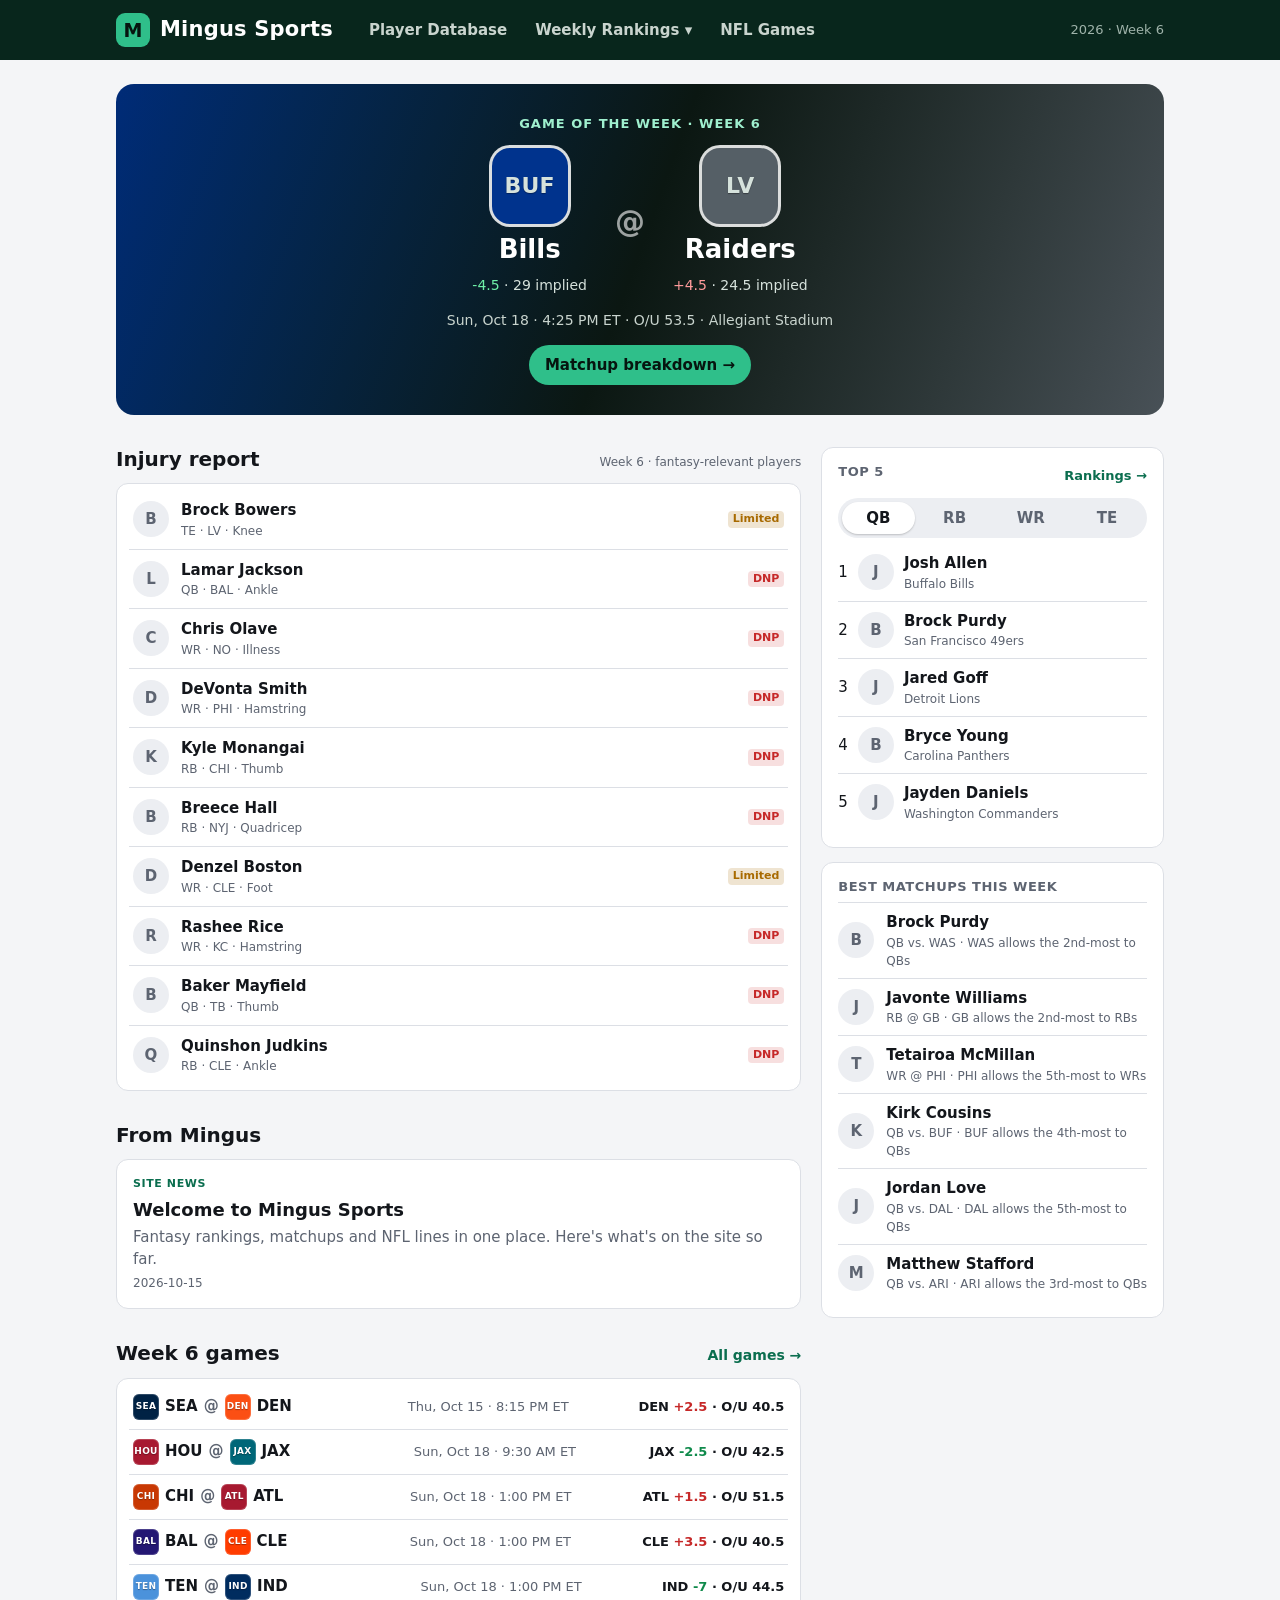
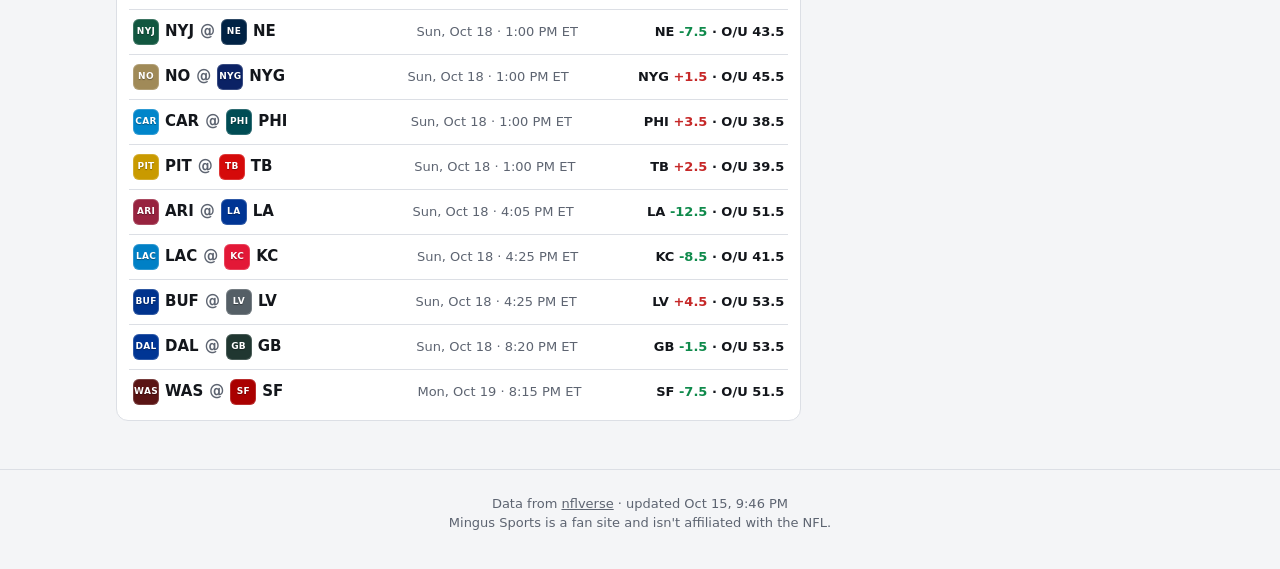
==== commit e750c874: "Matchup and team pages, player database, new home page - Every game card opens a head-to-head page: " ====
--- a/site/index.html
+++ b/site/index.html
@@ -13,68 +13,112 @@
   <script src="assets/common.js"></script>
   <script>
     Mingus.start(async (main, meta) => {
-      const [players, games] = await Promise.all([Mingus.load("players"), Mingus.load("games")]);
+      const [players, games, teams, notes, articles] = await Promise.all([
+        Mingus.load("players"), Mingus.load("games"), Mingus.load("teams"),
+        Mingus.content("notes", {}), Mingus.content("articles", []),
+      ]);
       const week = meta.next_week ?? meta.last_week;
-      let sc = Scoring.get();
       const slate = games.filter(g => g.week === week);
+      const sc = Scoring.get();
+      // Game of the Week: the one picked in content/notes.json, else the week's highest over/under.
+      const featured = games.find(g => g.id === notes.featured_game) ||
+        [...slate].sort((a, b) => (b.total || 0) - (a.total || 0))[0];
+      const ranked = rankList(players.filter(p => ["QB", "RB", "WR", "TE"].includes(p.pos)), sc, meta).filter(r => r.s.g >= minGames(meta));
+      const dvp = defenseVsPos(players, games, sc);
+      const injured = ranked.filter(r => r.p.injury).slice(0, 10);
+      // Best matchups: top-24 players at their position facing a top-5 defense to target.
+      const edges = ranked
+        .filter(r => r.s.g && ranked.filter(x => x.p.pos === r.p.pos).indexOf(r) < 24)
+        .map(r => ({ ...r, game: weekGame(games, r.p.team, week) }))
+        .filter(r => r.game && dvp[r.game.opp]?.[r.p.pos]?.rank <= 5)
+        .slice(0, 6);
 
-      function render() {
-        const skill = rankList(players.filter(p => FLEX.includes(p.pos) || p.pos === "QB"), sc, meta);
-        const top = skill.slice(0, 12);
-        const leaders = ["QB", "RB", "WR", "TE"].map(pos => ({ pos, list: skill.filter(r => r.p.pos === pos).slice(0, 5) }));
+      const hero = featured ? (() => {
+        const a = teamGame(featured, featured.away), h = teamGame(featured, featured.home);
+        return `<a class="feature" href="${gameUrl(featured)}" style="--ta:${teams[featured.away]?.color};--th:${teams[featured.home]?.color}">
+          <span class="feature-eyebrow">Game of the Week · Week ${featured.week}</span>
+          <div class="feature-teams">
+            <div class="feature-side">${teamMark(featured.away, teams, "xl")}<strong>${esc(teamName(featured.away, teams, false))}</strong><span>${spreadTag(a.spread)} · ${fmt(a.implied)} implied</span></div>
+            <span class="feature-at">@</span>
+            <div class="feature-side">${teamMark(featured.home, teams, "xl")}<strong>${esc(teamName(featured.home, teams, false))}</strong><span>${spreadTag(h.spread)} · ${fmt(h.implied)} implied</span></div>
+          </div>
+          <span class="feature-meta">${esc(fmtKickoff(featured))} · O/U ${fmt(featured.total)} · ${esc(featured.stadium || "")}</span>
+          ${notes.games?.[featured.id] ? `<span class="feature-note">${esc(notes.games[featured.id])}</span>` : ""}
+          <span class="btn">Matchup breakdown →</span>
+        </a>`;
+      })() : "";
 
-        main.innerHTML = `
-          <section class="hero">
-            <h1>Mingus Sports</h1>
-            <p>Fantasy football rankings, NFL stats and Vegas lines. Through Week ${meta.last_week} of the ${meta.season} season.</p>
-            <div class="hero-actions">
-              <a class="btn" href="rankings.html">Fantasy rankings</a>
-              <a class="btn ghost" href="games.html">Week ${week} games</a>
-            </div>
-          </section>
+      main.innerHTML = `
+        ${hero}
+        <div class="home-grid">
+          <div class="home-main">
+            <section class="section">
+              <div class="section-head"><h2>Injury report</h2><span class="muted small">Week ${meta.injury_week ?? week} · fantasy-relevant players</span></div>
+              <div class="card list-card">
+                ${injured.map(({ p }) => `<a class="list-row" href="${playerUrl(p)}">
+                  ${headshot(p, "sm")}
+                  <span class="list-main"><strong>${esc(p.name)}</strong><span class="muted">${esc(p.pos)} · ${esc(p.team)}${p.injury.injury ? ` · ${esc(p.injury.injury)}` : ""}</span></span>
+                  ${injuryTag(p.injury)}
+                </a>`).join("") || `<p class="muted">No fantasy-relevant injuries reported yet this week.</p>`}
+              </div>
+            </section>
 
-          <section class="section">
-            <div class="section-head"><h2>Top players</h2><div class="home-scoring"></div></div>
-            <div class="top-grid">
-              ${top.map(({ p, s }, i) => `
-                <a class="player-card" href="${playerUrl(p)}">
-                  <span class="rank-num">${i + 1}</span>
-                  ${headshot(p, "md")}
-                  <span class="name">${esc(p.name)} ${injuryTag(p.injury)}</span>
-                  <span class="meta">${posBadge(p.pos)} ${esc(p.team)}</span>
-                  <span class="pts">${fmt(s.ppg)} <small>FPTS/G</small></span>
-                </a>`).join("")}
-            </div>
-          </section>
+            <section class="section">
+              <div class="section-head"><h2>From Mingus</h2></div>
+              <div class="articles">
+                ${articles.map(a => `<details class="article card">
+                  <summary>
+                    <span class="article-tag">${esc(a.tag || "Article")}</span>
+                    <strong>${esc(a.title)}</strong>
+                    <span class="muted">${esc(a.summary || "")}</span>
+                    <span class="muted small">${esc(a.date || "")}</span>
+                  </summary>
+                  <p>${esc(a.body || "")}</p>
+                </details>`).join("") || `<p class="muted">No articles yet.</p>`}
+              </div>
+            </section>
 
-          <section class="section">
-            <div class="section-head"><h2>Position leaders</h2><a href="rankings.html">Full rankings →</a></div>
-            <div class="pos-leaders">
-              ${leaders.map(({ pos, list }) => `
-                <div class="card">
-                  <div class="section-head"><h3>${pos}</h3><a href="rankings.html?pos=${pos}">More</a></div>
-                  <ol class="leader-list">
-                    ${list.map(({ p, s }, i) => `
-                      <li><a href="${playerUrl(p)}">
-                        <span class="lrank">${i + 1}</span>
-                        ${headshot(p, "sm")}
-                        <span class="lname">${esc(p.name)} ${injuryTag(p.injury)}</span>
-                        <span class="lteam">${esc(p.team)}</span>
-                        <span class="lpts">${fmt(s.ppg)}</span>
-                      </a></li>`).join("")}
-                  </ol>
-                  <p class="muted" style="margin:8px 0 0;font-size:12px">Fantasy points per game · ${esc(Scoring.label(sc))}</p>
-                </div>`).join("")}
-            </div>
-          </section>
+            <section class="section">
+              <div class="section-head"><h2>Week ${week} games</h2><a href="games.html">All games →</a></div>
+              <div class="card list-card">
+                ${slate.map(g => {
+                  const h = teamGame(g, g.home);
+                  return `<a class="list-row game-line" href="${gameUrl(g)}">
+                    <span class="gl-teams">${teamMark(g.away, teams, "sm")} ${esc(g.away)} <span class="muted">@</span> ${teamMark(g.home, teams, "sm")} ${esc(g.home)}</span>
+                    <span class="muted gl-time">${esc(fmtKickoff(g))}</span>
+                    <span class="gl-line">${esc(g.home)} ${spreadTag(h.spread)} · O/U ${fmt(g.total)}</span>
+                  </a>`;
+                }).join("")}
+              </div>
+            </section>
+          </div>
 
-          <section class="section">
-            <div class="section-head"><h2>Week ${week} games</h2><a href="games.html">All weeks →</a></div>
-            <div class="games-grid big">${slate.map(gameCard).join("") || `<p class="muted">No games this week.</p>`}</div>
-          </section>`;
-        main.querySelector(".home-scoring").innerHTML = scoringControls(sc, next => { sc = next; render(); });
-      }
-      render();
+          <aside class="home-side">
+            <section class="card side-card">
+              <div class="card-head"><h3>Top 5</h3><a class="small-link" href="rankings.html">Rankings →</a></div>
+              <div class="mini-tabs" role="tablist">${["QB", "RB", "WR", "TE"].map((p, i) => `<button role="tab" data-pos="${p}" aria-selected="${i === 0}">${p}</button>`).join("")}</div>
+              <ol class="top5"></ol>
+            </section>
+            <section class="card side-card">
+              <h3>Best matchups this week</h3>
+              ${edges.map(({ p, game }) => `<a class="list-row" href="${playerUrl(p)}">
+                ${headshot(p, "sm")}
+                <span class="list-main"><strong>${esc(p.name)}</strong>
+                <span class="muted">${esc(p.pos)} ${esc(oppLabel(game))} · ${esc(game.opp)} allows the ${ordinal(dvp[game.opp][p.pos].rank)}-most to ${p.pos}s</span></span>
+              </a>`).join("") || `<p class="muted">Check back once the week's games are set.</p>`}
+            </section>
+          </aside>
+        </div>`;
+
+      const top5 = main.querySelector(".top5");
+      const showPos = pos => {
+        main.querySelectorAll(".mini-tabs button").forEach(b => b.setAttribute("aria-selected", b.dataset.pos === pos));
+        top5.innerHTML = ranked.filter(r => r.p.pos === pos).slice(0, 5).map(({ p }, i) => `<li><a href="${playerUrl(p)}">
+          <span class="lrank">${i + 1}</span>${headshot(p, "sm")}
+          <span class="list-main"><strong>${esc(p.name)}</strong><span class="muted">${esc(teamName(p.team, teams))}</span></span></a></li>`).join("");
+      };
+      main.querySelectorAll(".mini-tabs button").forEach(b => b.onclick = () => showPos(b.dataset.pos));
+      showPos("QB");
     });
   </script>
 </body>
--- a/site/assets/style.css
+++ b/site/assets/style.css
@@ -318,3 +318,168 @@
   .rank-table .pcell a { white-space: normal; }
   .rank-table th { font-size: 11px; letter-spacing: 0; }
 }
+
+/* ---------- Team badges ---------- */
+.team-badge {
+  display: inline-grid; place-items: center; flex: none; border-radius: 10px; font-weight: 900; letter-spacing: .3px;
+  background: var(--tc); color: #fff; box-shadow: inset 0 0 0 1px rgb(255 255 255 / .18); text-shadow: 0 1px 1px rgb(0 0 0 / .35);
+}
+.team-badge.sm { width: 26px; height: 26px; font-size: 9px; border-radius: 6px; vertical-align: middle; }
+.team-badge.md { width: 40px; height: 40px; font-size: 12px; }
+.team-badge.xl { width: 76px; height: 76px; font-size: 22px; border-radius: 18px; }
+
+/* ---------- Shared bits ---------- */
+a.game-card { display: block; text-decoration: none; color: inherit; transition: border-color .15s, transform .15s; }
+a.game-card:hover { border-color: var(--brand); transform: translateY(-2px); }
+.small { font-size: 12px; }
+.small-link { color: var(--brand); font-weight: 600; font-size: 13px; text-decoration: none; }
+.small-link:hover { text-decoration: underline; }
+.two-col { display: grid; grid-template-columns: repeat(2, minmax(0, 1fr)); gap: 14px; }
+.pill { display: inline-block; padding: 1px 8px; border-radius: 999px; font-size: 12px; font-weight: 700; background: var(--surface-2); color: var(--muted); }
+.pill.ok { color: var(--up); background: color-mix(in srgb, var(--up) 14%, transparent); }
+.pill.bad { color: var(--down); background: color-mix(in srgb, var(--down) 14%, transparent); }
+.pos-num { color: var(--up); font-weight: 700; }
+.neg-num { color: var(--down); font-weight: 700; }
+.data-table.compact td { padding: 7px 8px; }
+.data-table.compact th { padding: 7px 8px; }
+.click-row { cursor: pointer; }
+.note-card { border-left: 4px solid var(--brand); }
+.note-card p { margin: 0; font-size: 16px; }
+.mingus-note { color: var(--text); font-style: italic; }
+.team-link { font-weight: 700; text-decoration: none; }
+.team-link:hover, .profile-note a:hover { text-decoration: underline; }
+.profile-note a { color: var(--brand); font-weight: 600; text-decoration: none; }
+
+/* ---------- Head-to-head ---------- */
+.h2h {
+  display: grid; grid-template-columns: 1fr auto 1fr; align-items: center; gap: 16px;
+  background: var(--surface); border: 1px solid var(--border); border-radius: var(--radius); padding: 24px;
+}
+.h2h-team { display: flex; flex-direction: column; align-items: center; gap: 6px; text-decoration: none; text-align: center; }
+.h2h-team:hover .h2h-name { text-decoration: underline; }
+.h2h-name { font-size: 22px; font-weight: 800; }
+.h2h-score { font-size: 40px; font-weight: 900; color: var(--muted); line-height: 1; }
+.h2h-score.won { color: var(--text); }
+.h2h-mid { display: flex; flex-direction: column; align-items: center; gap: 4px; text-align: center; }
+.h2h-mid strong { font-size: 26px; }
+.h2h-week { font-size: 12px; font-weight: 700; text-transform: uppercase; letter-spacing: .5px; color: var(--brand); }
+.trend-row { display: grid; grid-template-columns: repeat(4, 1fr); gap: 8px; margin-bottom: 12px; }
+.trend-row div { background: var(--surface-2); border-radius: 9px; padding: 8px 10px; }
+.trend-row strong { display: block; font-size: 18px; }
+.trend-row span { color: var(--muted); font-size: 11px; }
+.dvp-row { display: grid; grid-template-columns: repeat(4, 1fr); gap: 8px; margin-bottom: 12px; }
+.dvp-row.stacked { grid-template-columns: repeat(5, 1fr); }
+.dvp { border-radius: 9px; padding: 8px 10px; background: var(--surface-2); border-top: 3px solid var(--mc, var(--border)); }
+.dvp strong { display: block; font-size: 18px; color: var(--mc); }
+.dvp span { display: block; font-size: 11px; color: var(--muted); }
+.dvp .dvp-pos { font-weight: 800; color: var(--text); font-size: 12px; }
+.great { --mc: var(--up); } .good { --mc: #7cc46a; } .meh { --mc: var(--q); } .tough { --mc: var(--down); }
+.edge-list { display: flex; flex-direction: column; gap: 8px; }
+.edge {
+  display: flex; gap: 12px; align-items: center; text-decoration: none; padding: 10px; border-radius: 10px;
+  background: var(--surface-2); border-left: 4px solid var(--mc, var(--border));
+}
+.edge:hover { filter: brightness(1.07); }
+.edge-body { display: flex; flex-direction: column; gap: 2px; min-width: 0; }
+.edge-name { font-weight: 700; }
+.edge-tag { font-size: 12px; font-weight: 700; color: var(--mc); }
+.edge-note { font-size: 13px; font-style: italic; }
+
+/* ---------- Team page ---------- */
+.team-head {
+  display: flex; gap: 20px; align-items: center; flex-wrap: wrap;
+  background: var(--surface); border: 1px solid var(--border); border-top: 5px solid var(--tc); border-radius: var(--radius); padding: 22px;
+}
+.team-head h1 { margin: 0 0 4px; font-size: 30px; }
+.team-head p { margin: 0; }
+.team-stats { margin-left: auto; display: flex; gap: 12px; }
+.team-stats div { background: var(--surface-2); border-radius: 9px; padding: 10px 14px; text-align: center; }
+.team-stats strong { display: block; font-size: 22px; }
+.team-stats span { color: var(--muted); font-size: 12px; }
+.opp-cell { display: inline-flex; align-items: center; gap: 6px; font-weight: 600; }
+
+/* ---------- Player database ---------- */
+.team-grid { display: grid; grid-template-columns: repeat(auto-fill, minmax(92px, 1fr)); gap: 8px; margin-bottom: 18px; }
+.team-grid a {
+  display: flex; flex-direction: column; align-items: center; gap: 6px; padding: 10px 4px; text-decoration: none;
+  background: var(--surface); border: 1px solid var(--border); border-radius: 10px; font-size: 12px; font-weight: 600;
+}
+.team-grid a:hover { border-color: var(--brand); }
+.filter {
+  font: inherit; font-weight: 600; color: var(--text); background: var(--surface);
+  border: 1px solid var(--border); border-radius: 999px; padding: 8px 14px;
+}
+
+/* ---------- Home ---------- */
+.feature {
+  display: flex; flex-direction: column; align-items: center; gap: 14px; text-align: center; text-decoration: none; color: #fff;
+  border-radius: 18px; padding: 30px 20px; position: relative; overflow: hidden;
+  background: linear-gradient(110deg, color-mix(in srgb, var(--ta) 85%, #000) 0%, #0b1712 50%, color-mix(in srgb, var(--th) 85%, #000) 100%);
+}
+.feature:hover .btn { filter: brightness(1.1); }
+.feature-eyebrow { font-size: 13px; font-weight: 800; letter-spacing: 1px; text-transform: uppercase; color: #9ff0cf; }
+.feature-teams { display: flex; align-items: center; gap: 28px; }
+.feature-side { display: flex; flex-direction: column; align-items: center; gap: 6px; }
+.feature-side strong { font-size: 26px; font-weight: 900; }
+.feature-side span { font-size: 14px; color: #d6e2dc; }
+.feature-side .spread.fav { color: #6ff0a8; } .feature-side .spread.dog { color: #ff9b9b; }
+.feature-at { font-size: 30px; font-weight: 900; opacity: .6; }
+.feature-meta { color: #c9d4ce; font-size: 14px; }
+.feature-note { max-width: 620px; font-style: italic; color: #e8efe9; }
+.feature .team-badge { box-shadow: 0 0 0 3px rgb(255 255 255 / .85); }
+.home-grid { display: grid; grid-template-columns: minmax(0, 2fr) minmax(0, 1fr); gap: 20px; align-items: start; }
+.home-side { display: flex; flex-direction: column; gap: 14px; margin-top: 32px; position: sticky; top: 76px; }
+.list-card { padding: 6px 12px; }
+.list-row { display: flex; align-items: center; gap: 12px; padding: 9px 4px; text-decoration: none; border-top: 1px solid var(--border); }
+.list-row:first-child { border-top: 0; }
+.list-row:hover strong { text-decoration: underline; }
+.list-main { display: flex; flex-direction: column; min-width: 0; flex: 1; }
+.list-main .muted { font-size: 12px; }
+.side-card h3 { margin-bottom: 8px; }
+.side-card .list-row { padding: 8px 0; }
+.game-line { display: grid; grid-template-columns: minmax(0, 1.2fr) minmax(0, 1fr) auto; gap: 10px; }
+.gl-teams { display: flex; align-items: center; gap: 6px; font-weight: 800; }
+.gl-time { font-size: 13px; }
+.gl-line { font-size: 13px; font-weight: 600; text-align: right; }
+.articles { display: flex; flex-direction: column; gap: 10px; }
+.article summary { cursor: pointer; list-style: none; display: flex; flex-direction: column; gap: 3px; }
+.article summary::-webkit-details-marker { display: none; }
+.article summary strong { font-size: 18px; }
+.article p { margin: 12px 0 0; }
+.article-tag { font-size: 11px; font-weight: 800; text-transform: uppercase; letter-spacing: .6px; color: var(--brand); }
+.mini-tabs { display: flex; gap: 4px; background: var(--surface-2); padding: 4px; border-radius: 999px; margin-bottom: 6px; }
+.mini-tabs button { flex: 1; border: 0; background: none; color: var(--muted); font: inherit; font-weight: 800; padding: 5px 0; border-radius: 999px; cursor: pointer; }
+.mini-tabs button[aria-selected="true"] { background: var(--surface); color: var(--text); box-shadow: 0 1px 2px rgb(0 0 0 / .2); }
+.top5 { list-style: none; margin: 0; padding: 0; }
+.top5 a { display: flex; align-items: center; gap: 10px; padding: 8px 0; border-top: 1px solid var(--border); text-decoration: none; }
+.top5 li:first-child a { border-top: 0; }
+.top5 a:hover strong { text-decoration: underline; }
+
+@media (max-width: 900px) {
+  .home-grid, .two-col { grid-template-columns: 1fr; }
+  .home-side { position: static; margin-top: 0; }
+}
+@media (max-width: 600px) {
+  .h2h { padding: 16px 8px; gap: 6px; }
+  .h2h-name { font-size: 16px; }
+  .team-badge.xl { width: 56px; height: 56px; font-size: 16px; border-radius: 14px; }
+  .h2h-score { font-size: 30px; }
+  .trend-row, .dvp-row, .dvp-row.stacked { grid-template-columns: repeat(2, 1fr); }
+  .feature-teams { gap: 14px; }
+  .feature-side strong { font-size: 18px; }
+  .team-stats { margin-left: 0; }
+  .game-line { grid-template-columns: 1fr auto; }
+  .gl-time { display: none; }
+  .nav a { font-size: 13px; padding: 6px 6px; }
+}
+
+.nav .ns { display: none; }
+@media (max-width: 760px) {
+  .nav .nl { display: none; }
+  .nav .ns { display: inline; }
+}
+@media (max-width: 420px) { .brand-name { display: none; } }
+@media (max-width: 600px) {
+  .tile strong { font-size: 17px; }
+  .tiles { grid-template-columns: repeat(2, minmax(0, 1fr)); }
+}
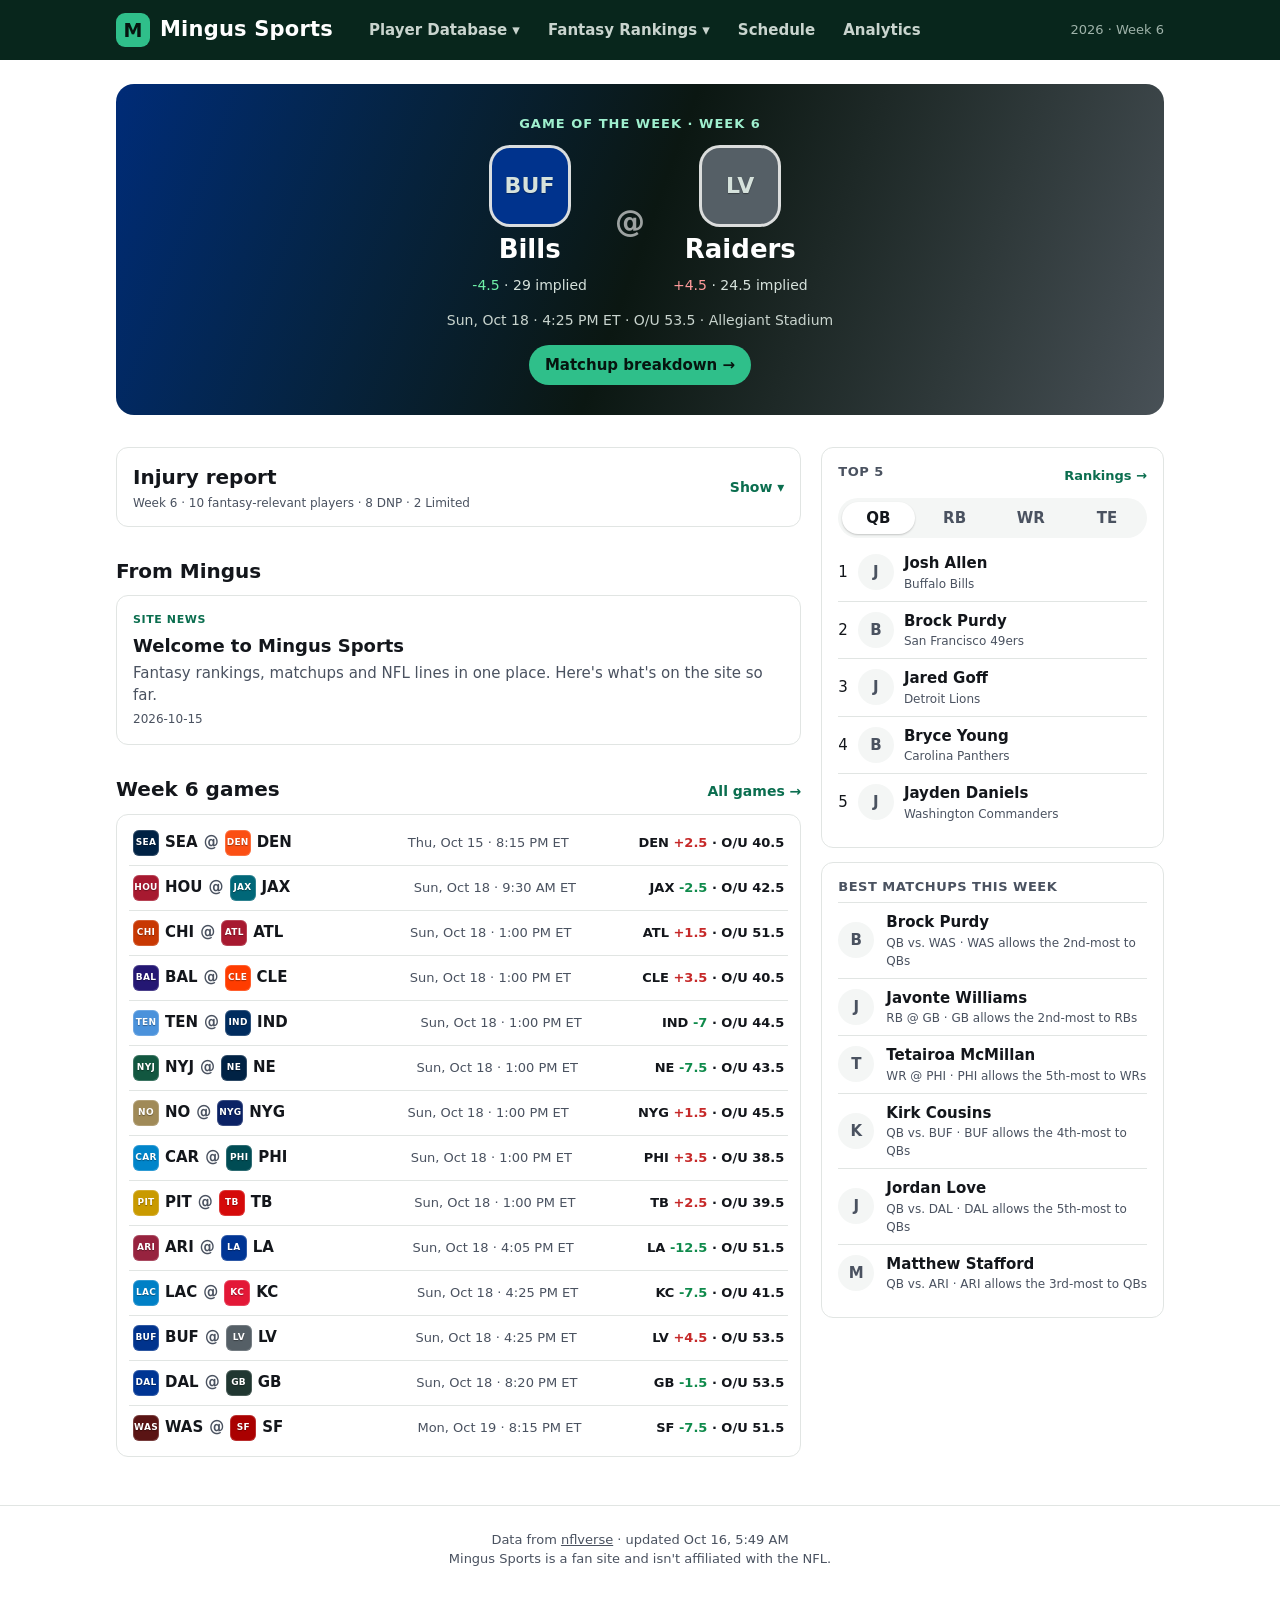
==== commit db47a64b: "Lighter look, Schedule page with logos, past-week rankings - Lighter palette: white page, fainter ti" ====
--- a/site/index.html
+++ b/site/index.html
@@ -25,7 +25,12 @@
         [...slate].sort((a, b) => (b.total || 0) - (a.total || 0))[0];
       const ranked = rankList(players.filter(p => ["QB", "RB", "WR", "TE"].includes(p.pos)), sc, meta).filter(r => r.s.g >= minGames(meta));
       const dvp = defenseVsPos(players, games, sc);
-      const injured = ranked.filter(r => r.p.injury).slice(0, 10);
+      // Game designations first (Out, Doubtful, Questionable), then practice-only tags; best players first within each.
+      const SEVERITY = { Out: 0, Doubtful: 1, Questionable: 2, DNP: 3, Limited: 4 };
+      const injured = ranked.filter(r => r.p.injury).slice(0, 10)
+        .sort((a, b) => (SEVERITY[a.p.injury.status] ?? 5) - (SEVERITY[b.p.injury.status] ?? 5));
+      const injuryCounts = Object.entries(injured.reduce((c, { p }) => ({ ...c, [p.injury.status]: (c[p.injury.status] || 0) + 1 }), {}))
+        .sort((a, b) => (SEVERITY[a[0]] ?? 5) - (SEVERITY[b[0]] ?? 5)).map(([k, n]) => `${n} ${k}`).join(" · ");
       // Best matchups: top-24 players at their position facing a top-5 defense to target.
       const edges = ranked
         .filter(r => r.s.g && ranked.filter(x => x.p.pos === r.p.pos).indexOf(r) < 24)
@@ -53,14 +58,20 @@
         <div class="home-grid">
           <div class="home-main">
             <section class="section">
-              <div class="section-head"><h2>Injury report</h2><span class="muted small">Week ${meta.injury_week ?? week} · fantasy-relevant players</span></div>
-              <div class="card list-card">
+              <details class="card injury-drop">
+                <summary>
+                  <span class="injury-sum"><strong>Injury report</strong>
+                    <span class="muted small">Week ${meta.injury_week ?? week} · ${injured.length ? `${injured.length} fantasy-relevant players${injuryCounts ? ` · ${injuryCounts}` : ""}` : "no fantasy-relevant injuries yet"}</span></span>
+                  <span class="injury-toggle" aria-hidden="true"></span>
+                </summary>
+                <div class="list-card">
                 ${injured.map(({ p }) => `<a class="list-row" href="${playerUrl(p)}">
                   ${headshot(p, "sm")}
                   <span class="list-main"><strong>${esc(p.name)}</strong><span class="muted">${esc(p.pos)} · ${esc(p.team)}${p.injury.injury ? ` · ${esc(p.injury.injury)}` : ""}</span></span>
                   ${injuryTag(p.injury)}
                 </a>`).join("") || `<p class="muted">No fantasy-relevant injuries reported yet this week.</p>`}
-              </div>
+                </div>
+              </details>
             </section>
 
             <section class="section">
--- a/site/assets/style.css
+++ b/site/assets/style.css
@@ -1,10 +1,10 @@
 :root {
-  --bg: #f4f5f7;
+  --bg: #ffffff;
   --surface: #ffffff;
-  --surface-2: #eceef2;
+  --surface-2: #f4f6f5;
   --text: #13161b;
-  --muted: #5d6471;
-  --border: #dcdfe5;
+  --muted: #4a5260;
+  --border: #e1e5e3;
   --brand: #0b6e4f;
   --brand-ink: #ffffff;
   --brand-dark: #08261c;
@@ -20,7 +20,7 @@
     --surface: #1a1f27;
     --surface-2: #252b35;
     --text: #e8ebf0;
-    --muted: #9aa3b2;
+    --muted: #b0b8c5;
     --border: #343c48;
     --brand: #2fbf8a;
     --brand-ink: #06150f;
@@ -132,18 +132,36 @@
 .leader-list .lpts { font-weight: 700; font-variant-numeric: tabular-nums; }
 
 /* ---------- Games ---------- */
-.games-grid { display: grid; grid-template-columns: repeat(auto-fill, minmax(250px, 1fr)); gap: 12px; }
-.game-card { background: var(--surface); border: 1px solid var(--border); border-radius: var(--radius); padding: 14px 16px; }
-.game-card .when { color: var(--muted); font-size: 12px; margin-bottom: 8px; }
-.game-row { display: grid; grid-template-columns: 1fr auto auto; gap: 12px; align-items: center; padding: 4px 0; }
-.game-row .team { font-weight: 800; font-size: 16px; }
-.game-row .team small { color: var(--muted); font-weight: 500; font-size: 12px; margin-left: 4px; }
-.game-row .num { font-variant-numeric: tabular-nums; text-align: right; min-width: 40px; }
-.game-row.winner .score { font-weight: 800; }
-.game-row .score { font-size: 18px; font-variant-numeric: tabular-nums; min-width: 28px; text-align: right; }
-.game-foot { display: flex; justify-content: space-between; border-top: 1px solid var(--border); margin-top: 8px; padding-top: 8px; color: var(--muted); font-size: 12px; }
-.game-cols { display: grid; grid-template-columns: 1fr auto auto; gap: 12px; font-size: 11px; color: var(--muted); text-transform: uppercase; letter-spacing: .4px; }
-.game-cols span:not(:first-child) { min-width: 40px; text-align: right; }
+.schedule { display: flex; flex-direction: column; gap: 22px; }
+.slot-head { margin: 0 0 8px; font-size: 13px; text-transform: uppercase; letter-spacing: .5px; color: var(--muted); }
+.slot-games { border: 1px solid var(--border); border-radius: var(--radius); overflow: hidden; }
+.sched-row {
+  display: grid; grid-template-columns: minmax(0, 1fr) 300px; gap: 16px; align-items: center;
+  padding: 12px 16px; text-decoration: none; border-top: 1px solid var(--border);
+}
+.sched-row:first-child { border-top: 0; }
+.sched-row:hover { background: var(--surface-2); }
+.sr-matchup { display: grid; grid-template-columns: minmax(0, 1fr) auto minmax(0, 1fr); gap: 12px; align-items: center; }
+.sr-team { display: flex; align-items: center; gap: 10px; min-width: 0; }
+.sr-team.home { justify-content: flex-end; text-align: right; }
+.sr-name { display: flex; flex-direction: column; font-weight: 800; font-size: 17px; line-height: 1.2; min-width: 0; }
+.sr-name small { font-size: 12px; font-weight: 600; color: var(--muted); }
+.sr-score { font-size: 24px; font-weight: 900; font-variant-numeric: tabular-nums; min-width: 32px; }
+.sr-team.away .sr-score { margin-left: auto; }
+.sr-team.home .sr-score { margin-right: auto; }
+.sr-team.lost .sr-name, .sr-team.lost .sr-score { color: var(--muted); font-weight: 600; }
+.sr-at { color: var(--muted); font-weight: 700; }
+.sr-lines { display: grid; grid-template-columns: 1fr 1fr; gap: 12px; }
+.sr-line { display: flex; flex-direction: column; font-size: 14px; line-height: 1.3; }
+.sr-k { font-size: 11px; font-weight: 700; text-transform: uppercase; letter-spacing: .4px; color: var(--muted); }
+.sr-res { font-size: 12px; color: var(--muted); font-weight: 600; }
+@media (max-width: 700px) {
+  .sched-row { grid-template-columns: 1fr; gap: 8px; }
+  .sr-name { font-size: 15px; }
+  .sr-score { font-size: 20px; }
+  .sr-lines { grid-template-columns: 1fr 1fr; padding-top: 6px; border-top: 1px dashed var(--border); }
+  .sr-line { flex-direction: row; flex-wrap: wrap; gap: 0 6px; align-items: baseline; }
+}
 .week-picker { display: flex; gap: 6px; flex-wrap: wrap; margin-bottom: 16px; }
 .week-picker button {
   border: 1px solid var(--border); background: var(--surface); color: var(--text); font: inherit; font-weight: 600;
@@ -327,6 +345,11 @@
 .team-badge.sm { width: 26px; height: 26px; font-size: 9px; border-radius: 6px; vertical-align: middle; }
 .team-badge.md { width: 40px; height: 40px; font-size: 12px; }
 .team-badge.xl { width: 76px; height: 76px; font-size: 22px; border-radius: 18px; }
+.team-logo { flex: none; object-fit: contain; vertical-align: middle; }
+.team-logo.sm { width: 26px; height: 26px; }
+.team-logo.md { width: 40px; height: 40px; }
+.team-logo.xl { width: 76px; height: 76px; }
+.feature .team-logo { background: #fff; border-radius: 18px; padding: 8px; box-sizing: content-box; }
 
 /* ---------- Shared bits ---------- */
 a.game-card { display: block; text-decoration: none; color: inherit; transition: border-color .15s, transform .15s; }
@@ -463,6 +486,7 @@
   .h2h { padding: 16px 8px; gap: 6px; }
   .h2h-name { font-size: 16px; }
   .team-badge.xl { width: 56px; height: 56px; font-size: 16px; border-radius: 14px; }
+  .team-logo.xl { width: 56px; height: 56px; }
   .h2h-score { font-size: 30px; }
   .trend-row, .dvp-row, .dvp-row.stacked { grid-template-columns: repeat(2, 1fr); }
   .feature-teams { gap: 14px; }
@@ -483,3 +507,93 @@
   .tile strong { font-size: 17px; }
   .tiles { grid-template-columns: repeat(2, minmax(0, 1fr)); }
 }
+
+.edge-proj { color: var(--text); }
+.mchip { display: inline-block; min-width: 42px; text-align: center; padding: 2px 8px; border-radius: 999px; font-size: 12px; font-weight: 800;
+  color: var(--mc); background: color-mix(in srgb, var(--mc) 15%, transparent); }
+.top-legend { margin: -4px 2px 10px; }
+.rank-table .opp a { text-decoration: none; }
+.rank-table .opp a:hover { text-decoration: underline; }
+.head-scoring { margin-top: 10px; }
+.head-scoring .scoring { justify-content: flex-end; }
+.trend-row { grid-template-columns: repeat(3, 1fr); }
+@media (max-width: 600px) { .head-scoring .scoring { justify-content: flex-start; } }
+@media (max-width: 600px) { .trend-row { grid-template-columns: repeat(2, 1fr); } }
+.db-table { font-size: 14px; }
+.db-table th { font-size: 11px; letter-spacing: .2px; }
+.db-table td, .db-table th { padding-left: 7px; padding-right: 7px; }
+
+/* ---------- Analytics: chart builder ---------- */
+.cb { --q-tr: var(--up); --q-tl: var(--wr); --q-br: var(--down); --q-bl: var(--muted); }
+.cb-controls { display: grid; grid-template-columns: repeat(auto-fit, minmax(200px, 1fr)); gap: 12px 16px; align-items: end; }
+.cb-field { display: flex; flex-direction: column; gap: 4px; font-size: 12px; font-weight: 700; color: var(--muted); text-transform: uppercase; letter-spacing: .4px; min-width: 0; }
+.cb-field select, .cb-field input {
+  font: inherit; font-size: 15px; font-weight: 600; text-transform: none; letter-spacing: 0; color: var(--text); background: var(--surface);
+  border: 1px solid var(--border); border-radius: 8px; padding: 7px 10px; min-width: 0; width: 100%;
+}
+.cb-axis { display: flex; gap: 6px; align-items: center; }
+.cb-swap { flex: none; width: 36px; height: 36px; padding: 0; display: grid; place-items: center; }
+.cb-row { display: flex; flex-wrap: wrap; gap: 10px 16px; align-items: center; }
+.cb-weeks { display: flex; gap: 6px; align-items: center; }
+.cb-presets { display: flex; flex-wrap: wrap; gap: 6px; align-items: center; margin-top: 14px; font-size: 13px; color: var(--muted); }
+.chip-btn {
+  border: 1px solid var(--border); background: var(--surface-2); color: var(--text); font: inherit; font-size: 13px; font-weight: 600;
+  padding: 5px 12px; border-radius: 999px; cursor: pointer;
+}
+.chip-btn:hover { border-color: var(--brand); }
+.chip-btn[aria-pressed="true"] { background: var(--brand); border-color: var(--brand); color: var(--brand-ink); }
+.cb-r { display: grid; grid-template-columns: auto 1fr; gap: 8px 20px; align-items: center; margin-top: 14px; }
+.cb-rnum { font-size: 44px; font-weight: 900; line-height: 1; font-variant-numeric: tabular-nums; }
+.cb-rnum small { display: block; font-size: 12px; font-weight: 700; color: var(--muted); text-transform: uppercase; letter-spacing: .4px; margin-top: 4px; }
+.cb-meter { position: relative; height: 10px; border-radius: 999px; margin: 6px 0 4px;
+  background: linear-gradient(90deg, var(--down) 0%, color-mix(in srgb, var(--down) 30%, var(--surface-2)) 35%, var(--surface-2) 50%, color-mix(in srgb, var(--up) 30%, var(--surface-2)) 65%, var(--up) 100%); }
+.cb-meter i { position: absolute; top: 50%; width: 16px; height: 16px; margin: -8px 0 0 -8px; border-radius: 50%; background: var(--text); border: 3px solid var(--surface); box-shadow: 0 0 0 1px var(--border); }
+.cb-scale { display: flex; justify-content: space-between; font-size: 11px; color: var(--muted); font-weight: 600; }
+.cb-verdict { margin: 0; font-size: 15px; }
+.cb-verdict strong { display: inline-block; padding: 1px 8px; border-radius: 6px; margin-right: 6px; color: var(--vc); background: color-mix(in srgb, var(--vc) 15%, transparent); }
+.cb-warn { margin: 6px 0 0; font-size: 13px; color: var(--q); font-weight: 600; }
+.cb-chart { overflow-x: auto; margin: 10px -6px 0; }
+.cb-chart svg { display: block; width: 100%; height: auto; font-family: inherit; }
+.cb-chart .dot { cursor: pointer; }
+.cb-chart .dot:hover .ring, .cb-chart .dot:focus .ring { stroke-width: 4; }
+.cb-chart .dot:focus { outline: none; }
+.cb-chart .dim { opacity: .14; }
+.cb-legend { display: flex; flex-wrap: wrap; justify-content: space-between; gap: 6px 16px; font-size: 12px; color: var(--muted); margin-top: 6px; }
+.cb-tip { position: fixed; z-index: 20; pointer-events: none; background: var(--text); color: var(--bg); border-radius: 8px; padding: 8px 11px; font-size: 13px; line-height: 1.45; max-width: 260px; font-variant-numeric: tabular-nums; }
+.cb-tip b { display: block; font-size: 15px; }
+.cb-out { display: grid; grid-template-columns: repeat(2, minmax(0, 1fr)); gap: 14px; margin-top: 14px; }
+.cb-out ol { margin: 0; padding: 0; list-style: none; }
+.cb-out li a { display: flex; justify-content: space-between; gap: 10px; padding: 6px 0; border-top: 1px solid var(--border); text-decoration: none; }
+.cb-out li:first-child a { border-top: 0; }
+.cb-out li a:hover span:first-child { text-decoration: underline; }
+.cb-out .v { font-weight: 700; font-variant-numeric: tabular-nums; white-space: nowrap; }
+.cb-out .up { color: var(--up); } .cb-out .down { color: var(--down); }
+.cb-explain summary { cursor: pointer; font-weight: 700; }
+.cb-explain p, .cb-explain ul { max-width: 68ch; }
+.cb-explain ul { padding-left: 20px; }
+.cb-explain li { margin: 4px 0; }
+.cb .pos-tab .ns { display: none; }
+@media (max-width: 600px) {
+  .cb .pos-tab .nl { display: none; }
+  .cb .pos-tab .ns { display: inline; }
+  .cb-out { grid-template-columns: 1fr; }
+  .cb-r { grid-template-columns: 1fr; }
+}
+
+/* ---------- Home: injury report dropdown ---------- */
+.injury-drop { padding: 0; }
+.injury-drop summary { display: flex; align-items: center; justify-content: space-between; gap: 12px; padding: 14px 16px; cursor: pointer; list-style: none; }
+.injury-drop summary::-webkit-details-marker { display: none; }
+.injury-sum { display: flex; flex-direction: column; gap: 2px; }
+.injury-sum strong { font-size: 20px; }
+.injury-toggle::after { content: "Show ▾"; font-size: 14px; font-weight: 700; color: var(--brand); white-space: nowrap; }
+.injury-drop[open] .injury-toggle::after { content: "Hide ▴"; }
+.injury-drop[open] summary { border-bottom: 1px solid var(--border); }
+.injury-drop .list-card { padding: 6px 12px; }
+
+/* ---------- Rankings: past weeks ---------- */
+.rank-head-controls { display: flex; flex-wrap: wrap; gap: 10px 16px; align-items: center; }
+.rank-head-controls .week-select { font-size: 13px; font-weight: 600; }
+.rank-head-controls .week-select select { font-size: 15px; padding: 6px 10px; min-width: 0; }
+.beat { color: var(--up); font-weight: 700; }
+.missed { color: var(--down); font-weight: 700; }
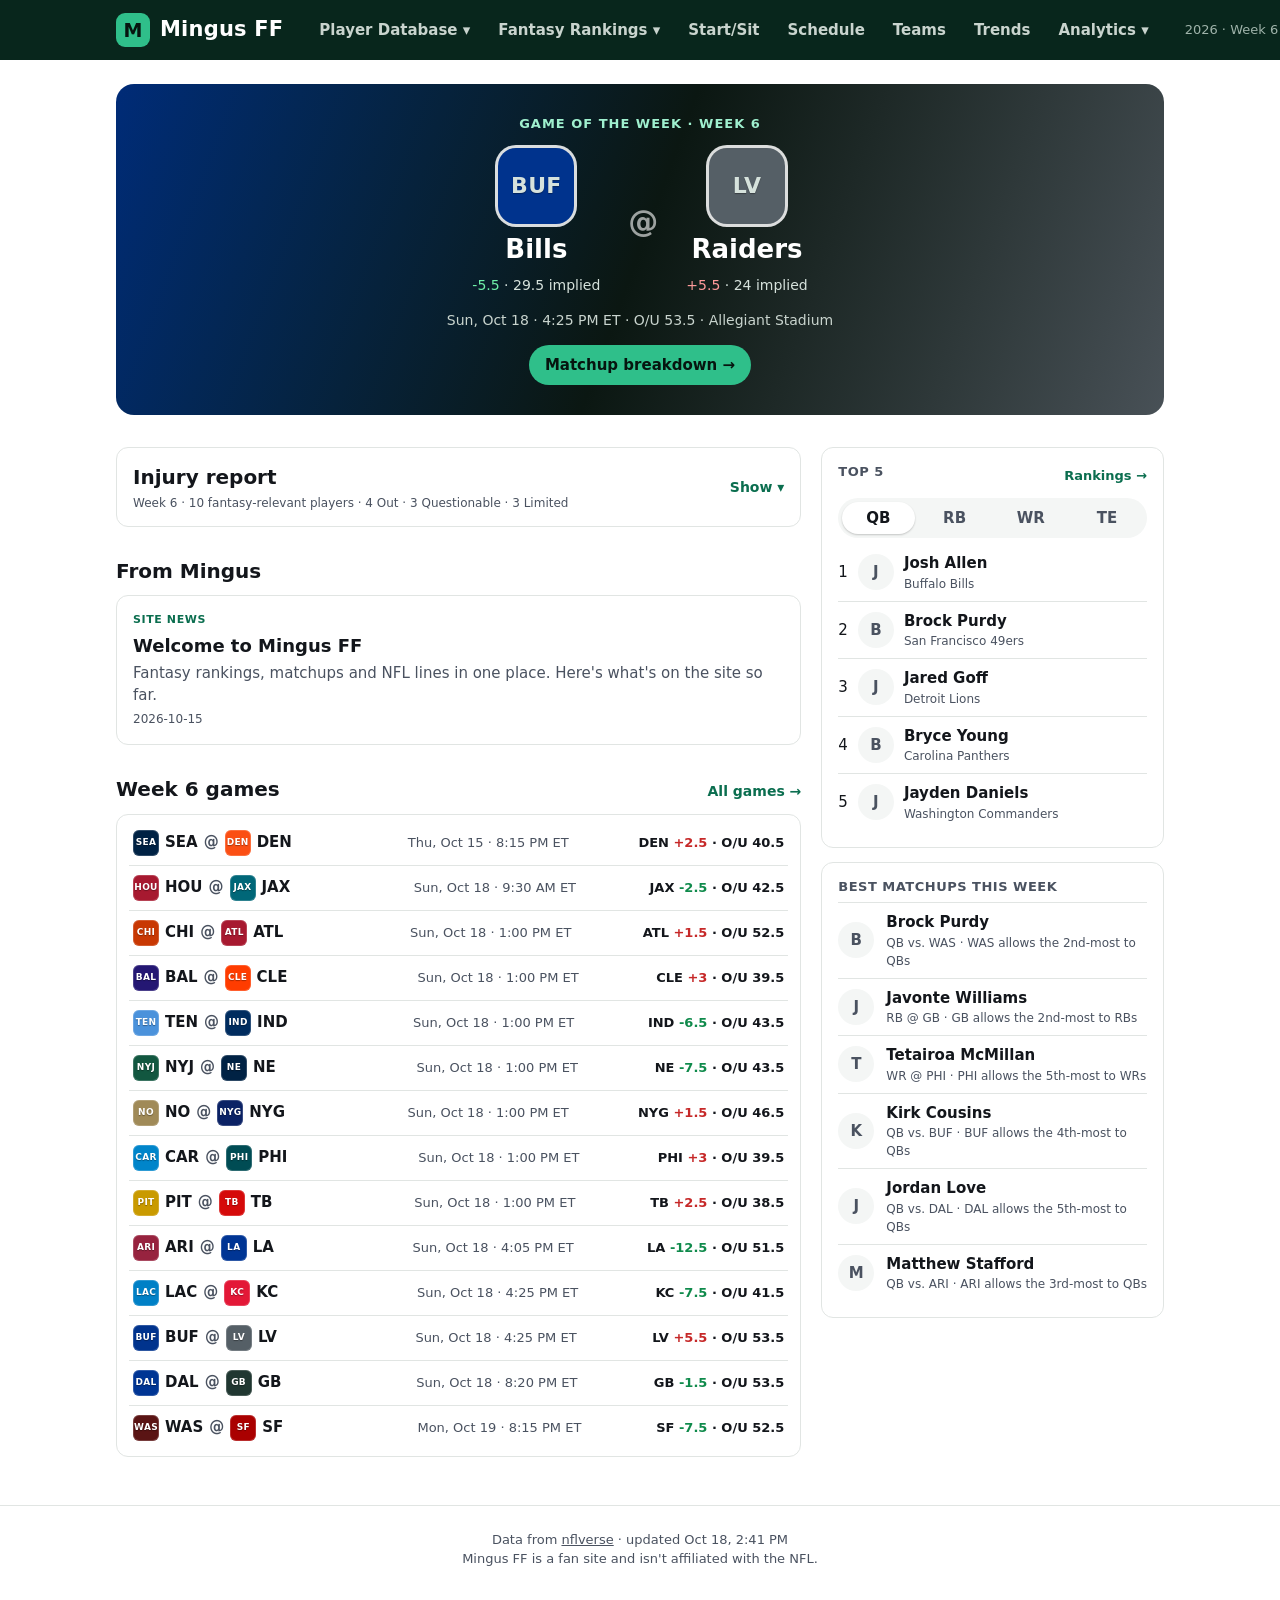
==== commit 79ff021a: "Rename the site to Mingus FF Mingus Sports becomes the umbrella brand over Mingus FF (football) and " ====
--- a/site/index.html
+++ b/site/index.html
@@ -3,8 +3,8 @@
 <head>
   <meta charset="utf-8">
   <meta name="viewport" content="width=device-width, initial-scale=1">
-  <title>Mingus Sports</title>
-  <meta name="description" content="Mingus Sports: fantasy football rankings, NFL stats and weekly lines.">
+  <title>Mingus FF</title>
+  <meta name="description" content="Mingus FF: fantasy football research. Rankings, NFL stats and weekly lines.">
   <link rel="icon" href="data:image/svg+xml,%3Csvg xmlns=%22http://www.w3.org/2000/svg%22 viewBox=%220 0 32 32%22%3E%3Crect width=%2232%22 height=%2232%22 rx=%228%22 fill=%22%232fbf8a%22/%3E%3Ctext x=%2216%22 y=%2223%22 font-family=%22Arial%22 font-weight=%22900%22 font-size=%2220%22 text-anchor=%22middle%22 fill=%22%2306150f%22%3EM%3C/text%3E%3C/svg%3E">
   <link rel="stylesheet" href="assets/style.css">
 </head>
--- a/site/assets/style.css
+++ b/site/assets/style.css
@@ -502,7 +502,13 @@
   .nav .nl { display: none; }
   .nav .ns { display: inline; }
 }
-@media (max-width: 420px) { .brand-name { display: none; } }
+/* "Mingus FF" is short enough to keep on phones; the nav scrolls sideways after it. */
+@media (max-width: 420px) {
+  .header-inner { gap: 12px; }
+  .brand { gap: 7px; }
+  .brand-mark { width: 30px; height: 30px; font-size: 17px; }
+  .brand-name { font-size: 16px; }
+}
 @media (max-width: 600px) {
   .tile strong { font-size: 17px; }
   .tiles { grid-template-columns: repeat(2, minmax(0, 1fr)); }
@@ -597,3 +603,315 @@
 .rank-head-controls .week-select select { font-size: 15px; padding: 6px 10px; min-width: 0; }
 .beat { color: var(--up); font-weight: 700; }
 .missed { color: var(--down); font-weight: 700; }
+
+/* ---------- Usage trends ---------- */
+.trend-lists { display: grid; grid-template-columns: repeat(2, minmax(0, 1fr)); gap: 14px; }
+.movers { list-style: none; margin: 0; padding: 0; }
+.movers li a { display: grid; grid-template-columns: 36px minmax(0, 1fr) auto 44px; column-gap: 12px; align-items: center;
+  padding: 10px 0; border-top: 1px solid var(--border); text-decoration: none; }
+.movers li:first-child a { border-top: 0; }
+.movers li a:hover strong { text-decoration: underline; }
+.mv-main { display: flex; flex-direction: column; min-width: 0; }
+.mv-main strong { line-height: 1.25; }
+.mv-main .muted { font-size: 12px; }
+/* label | before | → | after, with the weeks as the first row so each number sits under its weeks */
+.mv-grid { display: grid; grid-template-columns: auto 5.5ch auto 5.5ch; column-gap: 6px; row-gap: 1px; align-items: baseline;
+  font-size: 14px; font-variant-numeric: tabular-nums; text-align: right; color: var(--muted); }
+.mv-grid b { color: var(--text); }
+.mv-wk { font-size: 10px; font-weight: 700; text-transform: uppercase; letter-spacing: .3px; white-space: nowrap; }
+.mv-k { font-size: 12px; text-align: left; padding-right: 4px; }
+.mv-arrow { font-size: 12px; }
+.mv-d { font-size: 15px; white-space: nowrap; text-align: right; font-variant-numeric: tabular-nums; }
+.mv-warn { grid-column: 2 / -1; margin-top: 4px; }
+/* Phones: name on its own line, the week grid and change underneath. */
+@media (max-width: 480px) {
+  .movers li a { grid-template-columns: minmax(0, 1fr) 44px; row-gap: 6px; }
+  .movers .headshot { display: none; }
+  .mv-main { grid-column: 1 / -1; }
+  .mv-grid { justify-self: start; }
+  .mv-warn { grid-column: 1 / -1; }
+}
+.spark { display: block; overflow: visible; }
+.spark path { fill: none; stroke: var(--brand); stroke-width: 2; stroke-linejoin: round; stroke-linecap: round; }
+.spark circle { fill: var(--brand); }
+.spark-mid { stroke: var(--border); stroke-dasharray: 2 3; }
+.trend-table th button { all: unset; cursor: pointer; }
+@media (max-width: 700px) { .trend-lists { grid-template-columns: 1fr; } }
+.abbr-tabs .pos-tab .ns { display: none; }
+@media (max-width: 600px) {
+  .abbr-tabs .pos-tab .nl { display: none; }
+  .abbr-tabs .pos-tab .ns { display: inline; }
+}
+.nav a { white-space: nowrap; }
+@media (max-width: 480px) {
+  .nav { gap: 0; }
+  .nav .caret { display: none; }
+}
+.mv-warn, .warn { color: var(--q); font-weight: 700; }
+.mv-warn { font-size: 12px; }
+
+/* ---------- Position colors for kickers and defenses ---------- */
+:root { --k: #6b7280; --dst: #8a6d3b; }
+@media (prefers-color-scheme: dark) { :root { --k: #b8c0cc; --dst: #d9b77a; } }
+.pos-K { --pc: var(--k); } .pos-DST { --pc: var(--dst); }
+
+/* ---------- Player cells: long names wrap instead of running into the next column ---------- */
+.data-table .pcell .headshot, .data-table .pcell .inj { flex-shrink: 0; }
+.data-table .pcell a { min-width: 0; }
+@media (max-width: 600px) {
+  .data-table .pcell { gap: 8px; }
+  .data-table .pcell a { white-space: normal; line-height: 1.25; }
+}
+
+/* ---------- Header: never wider than the screen ---------- */
+@media (max-width: 420px) {
+  .header-inner { gap: 8px; }
+  .nav { overflow-x: auto; scrollbar-width: none; min-width: 0; }
+  .nav::-webkit-scrollbar { display: none; }
+  .nav a { padding: 6px 5px; font-size: 13px; }
+}
+
+/* ---------- Team schedule on phones ---------- */
+.sched-when { display: inline-flex; flex-direction: column; line-height: 1.2; }
+.sched-when small { font-size: 12px; }
+@media (max-width: 600px) {
+  .team-sched .opp-name { display: none; }
+  .team-sched td, .team-sched th { padding-left: 6px; padding-right: 6px; }
+}
+
+/* ---------- Matchup page after the game ---------- */
+.notice.soft { border-left-color: var(--brand); margin-bottom: 14px; }
+.box-grid { display: grid; grid-template-columns: minmax(0, 2fr) minmax(0, 3fr); gap: 20px; align-items: start; }
+@media (max-width: 900px) { .box-grid { grid-template-columns: 1fr; } }
+.team-compare .c { text-align: center; }
+.team-compare td { font-size: 15px; }
+.team-compare td.better { font-weight: 800; color: var(--up); }
+.box-tabs { margin-bottom: 4px; }
+.box-tabs .pos-tab { font-size: 15px; padding: 8px 12px; }
+.box-title { margin: 14px 0 4px; font-size: 13px; text-transform: uppercase; letter-spacing: .5px; color: var(--muted); }
+.box-title .muted { text-transform: none; letter-spacing: 0; font-weight: 500; }
+.box-table td:first-child { width: 40%; }
+.box-table a { font-weight: 600; text-decoration: none; }
+.box-table a:hover { text-decoration: underline; }
+
+/* Grid children may shrink below their content, so wide tables scroll inside their card instead of widening the page. */
+.two-col > *, .grid > *, .box-grid > * { min-width: 0; }
+
+/* "(5th)" league ranks after a stat */
+.rank-tag { font-size: 12px; font-weight: 700; color: var(--muted); white-space: nowrap; }
+:is(.tile, .trend-row, .team-stats) strong .rank-tag { font-size: 12px; font-weight: 700; color: var(--muted); }
+:is(.tile, .trend-row, .team-stats) strong .rank-tag.top { color: var(--brand); }
+.rank-tag.top { color: var(--brand); }
+.trend-row strong span:not(.rank-tag) { font-size: inherit; }
+.trend-row strong .pos-num { color: var(--up); } .trend-row strong .neg-num { color: var(--down); }
+.rank-tag.top.bad, :is(.tile, .trend-row, .team-stats) strong .rank-tag.top.bad { color: var(--down); }
+.data-table th.has-help { text-decoration: underline dotted; text-underline-offset: 3px; cursor: help; }
+.log-help { margin: 10px 2px 0; line-height: 1.5; }
+
+/* ---------- Player page: stat tiles link to the database ---------- */
+.tile-link { display: block; position: relative; text-decoration: none; color: inherit; border: 1px solid transparent; transition: border-color .15s; }
+.tile-link::after { content: "›"; position: absolute; top: 6px; right: 10px; font-size: 18px; font-weight: 700; color: var(--muted); }
+.tile-link:hover, .tile-link:focus-visible { border-color: var(--brand); }
+.data-table tr.hl-row td { background: color-mix(in srgb, var(--brand) 16%, transparent); }
+.data-table tr.hl-row td:first-child { box-shadow: inset 4px 0 0 var(--brand); }
+/* Database: the player column stays put while the stats scroll sideways; the sorted column is tinted. */
+.db-table th:first-child, .db-table td:first-child { position: sticky; left: 0; z-index: 1; background: var(--surface); }
+.db-table th:first-child { background: var(--surface-2); }
+.db-table tr.hl-row td:first-child { background: color-mix(in srgb, var(--brand) 16%, var(--surface)); }
+.db-table th.sorted { color: var(--text); }
+.db-table td.sorted { font-weight: 700; background: color-mix(in srgb, var(--brand) 8%, transparent); }
+@media (max-width: 600px) {
+  .db-table .pcell .headshot, .db-table .pmeta { display: none; }
+  .db-table td:first-child { max-width: 140px; white-space: normal; }
+}
+/* ---------- Player page: this week ---------- */
+.week-card { display: flex; flex-direction: column; gap: 14px; }
+.wk-top { display: flex; justify-content: space-between; align-items: center; gap: 12px 20px; flex-wrap: wrap; }
+.wk-game { display: flex; flex-direction: column; gap: 4px; min-width: 0; }
+.wk-label { font-size: 13px; font-weight: 800; text-transform: uppercase; letter-spacing: .5px; color: var(--brand); }
+.wk-opp { display: flex; align-items: center; gap: 8px; font-size: 22px; font-weight: 800; text-decoration: none; }
+.wk-opp:hover { text-decoration: underline; }
+.wk-pts { display: flex; gap: 8px; }
+.wk-pts > div { display: flex; flex-direction: column; align-items: flex-end; padding: 6px 14px; border-radius: 10px; background: var(--surface-2); min-width: 86px; }
+.wk-pts span { font-size: 11px; font-weight: 700; text-transform: uppercase; letter-spacing: .4px; color: var(--muted); }
+.wk-pts strong { font-size: 26px; line-height: 1.1; font-variant-numeric: tabular-nums; }
+.wk-pts .beat strong { color: var(--up); }
+.wk-pts .missed strong { color: var(--down); }
+.wk-pts .pending strong { color: var(--muted); }
+.wk-table td, .wk-table th { white-space: nowrap; }
+.wk-table .wk-proj td { color: var(--muted); }
+.wk-table .wk-proj td.hl { color: var(--text); }
+.wk-table td.beat { color: var(--up); }
+.wk-table td.missed { color: var(--down); }
+.wk-bye { margin: 0; font-size: 18px; font-weight: 700; }
+.wk-lines { grid-template-columns: repeat(3, minmax(0, 1fr)); }
+@media (max-width: 480px) {
+  .wk-opp { font-size: 19px; }
+  .wk-pts { width: 100%; }
+  .wk-pts > div { flex: 1; align-items: flex-start; }
+  .wk-lines { grid-template-columns: repeat(3, minmax(0, 1fr)); gap: 6px; }
+  .wk-lines .tile { padding: 8px; }
+  .wk-table { font-size: 13px; }
+  .wk-table th, .wk-table td { padding: 7px 6px; }
+  .wk-table th { font-size: 10px; letter-spacing: 0; }
+}
+/* Narrow phones: tighter header so all five links fit next to the logo. */
+@media (max-width: 420px) {
+  .header-inner { gap: 8px; padding-left: max(10px, env(safe-area-inset-left, 0px)); padding-right: max(10px, env(safe-area-inset-right, 0px)); }
+  .brand-mark { width: 30px; height: 30px; font-size: 17px; }
+  .nav a { font-size: 12.5px; padding: 6px 5px; }
+}
+@media (max-width: 370px) {
+  .nav a { font-size: 12px; padding: 6px 4px; letter-spacing: -.1px; }
+}
+@media (max-width: 340px) { .brand { display: none; } }
+
+/* ---------- Team page: week preview and position splits ---------- */
+.pv-matchup { display: flex; align-items: center; justify-content: center; gap: 14px; flex-wrap: wrap; margin: 4px 0 2px; }
+.pv-team { display: flex; align-items: center; gap: 10px; font-size: 20px; text-decoration: none; }
+a.pv-team:hover strong { text-decoration: underline; }
+.pv-at { color: var(--muted); font-weight: 800; }
+.pv-when { text-align: center; margin: 0 0 12px; }
+.pv-lines { grid-template-columns: repeat(4, minmax(0, 1fr)); }
+.pv-plans { margin-top: 16px; gap: 20px; }
+.pv-side { margin: 0 0 6px; font-size: 13px; text-transform: uppercase; letter-spacing: .4px; color: var(--muted); }
+.plan-head { margin: 12px 0 4px; font-size: 14px; }
+.plan-head.ok { color: var(--up); } .plan-head.bad { color: var(--down); }
+.plan { margin: 0; padding: 0; list-style: none; }
+.plan li { display: flex; gap: 8px; align-items: baseline; padding: 5px 0; border-top: 1px solid var(--border); font-size: 14px; line-height: 1.35; }
+.plan li:first-child { border-top: 0; }
+.plan li .pos { flex: none; }
+.helped { display: flex; flex-wrap: wrap; gap: 6px; }
+.helped-chip { display: inline-flex; align-items: center; gap: 5px; padding: 4px 10px; border: 1px solid var(--border); border-radius: 999px; font-size: 13px; font-weight: 600; text-decoration: none; }
+.helped-chip:hover { border-color: var(--brand); }
+.split-tabs { margin: 8px 0 10px; width: fit-content; }
+.split-rows { display: flex; flex-direction: column; }
+.split-row { display: grid; grid-template-columns: minmax(0, 1fr) auto 52px; gap: 12px; align-items: center; padding: 7px 0; border-top: 1px solid var(--border); }
+.split-row:first-child { border-top: 0; }
+.split-row strong { font-variant-numeric: tabular-nums; text-align: right; }
+.split-row strong small { font-weight: 500; color: var(--muted); margin-left: 1px; }
+.split-row .mchip { justify-self: end; }
+@media (max-width: 600px) {
+  .pv-lines { grid-template-columns: repeat(2, minmax(0, 1fr)); }
+  .pv-team { font-size: 17px; }
+}
+
+/* Phones: six header links don't all fit, so the links scroll sideways (the current page is scrolled into view). */
+@media (max-width: 480px) {
+  .nav { overflow-x: auto; scrollbar-width: none; min-width: 0; flex: 1; -webkit-mask-image: linear-gradient(90deg, #000 85%, transparent); mask-image: linear-gradient(90deg, #000 85%, transparent); }
+  .nav::-webkit-scrollbar { display: none; }
+  .nav a { flex: none; }
+  .header-week { display: none; }
+}
+
+/* ---------- Teams page ---------- */
+.divisions { display: grid; grid-template-columns: repeat(4, minmax(0, 1fr)); gap: 12px; }
+.div-card { padding: 12px 14px; }
+.div-card h3 { margin-bottom: 4px; }
+.div-team { display: grid; grid-template-columns: auto minmax(0, 1fr) auto; gap: 10px; align-items: center; padding: 8px 0; border-top: 1px solid var(--border); text-decoration: none; }
+.div-team:first-of-type { border-top: 0; }
+.div-team:hover strong { text-decoration: underline; }
+.div-name { display: flex; flex-direction: column; min-width: 0; }
+.div-rec { font-weight: 800; font-variant-numeric: tabular-nums; }
+.pb-controls { display: flex; flex-wrap: wrap; gap: 10px 14px; align-items: center; margin: 10px 0 12px; }
+.pb-table td { white-space: nowrap; }
+.mchip.mini { min-width: 34px; padding: 1px 5px; font-size: 10.5px; margin-left: 4px; }
+@media (max-width: 1000px) { .divisions { grid-template-columns: repeat(2, minmax(0, 1fr)); } }
+@media (max-width: 520px) { .divisions { grid-template-columns: 1fr; } }
+.mchip.neutral { --mc: var(--muted); }
+.has-help { text-decoration: underline dotted; text-underline-offset: 3px; cursor: help; }
+.box-head { margin: 14px 0 6px; font-size: 13px; text-transform: uppercase; letter-spacing: .4px; color: var(--muted); }
+.box-table td .pos { margin-left: 4px; }
+.box-table td.l { white-space: nowrap; }
+.box-table th:first-child, .box-table td:first-child { position: sticky; left: 0; z-index: 1; background: var(--surface); }
+.box-table th:first-child { background: var(--surface-2); }
+@media (max-width: 600px) { .box-table td .pos, .box-table td .inj { display: none; } }
+.split-key { margin: -2px 0 4px; font-size: 12px; color: var(--muted); text-align: right; }
+/* Teams table: plain numbers; the sorted column and the rank are colored by matchup. */
+.pb-table .pb-rk { width: 34px; font-weight: 800; color: var(--mc, var(--muted)); font-variant-numeric: tabular-nums; }
+.pb-table td.sorted { font-weight: 800; color: var(--mc, var(--text)); }
+.pb-table th:nth-child(-n+2), .pb-table td:nth-child(-n+2) { position: sticky; z-index: 1; background: var(--surface); }
+.pb-table th:nth-child(-n+2) { background: var(--surface-2); }
+.pb-table th:first-child, .pb-table td:first-child { left: 0; width: 38px; min-width: 38px; max-width: 38px; }
+.pb-table th:nth-child(2), .pb-table td:nth-child(2) { left: 38px; }
+.pb-table { font-size: 14px; }
+.pb-table th { font-size: 11px; letter-spacing: .2px; }
+.pv-cta { display: block; text-align: center; margin-top: 12px; }
+
+/* ---------- Start/Sit ---------- */
+.ss-pick { display: flex; flex-direction: column; gap: 8px; }
+.ss-label { font-size: 12px; font-weight: 700; text-transform: uppercase; letter-spacing: .4px; color: var(--muted); }
+.ss-search { position: relative; }
+.ss-search .search { width: 100%; }
+.ss-results { position: absolute; top: calc(100% + 4px); left: 0; right: 0; z-index: 5; background: var(--surface); border: 1px solid var(--border); border-radius: 12px; box-shadow: 0 8px 24px rgb(0 0 0 / .14); padding: 4px; }
+.ss-hit { display: flex; align-items: center; gap: 8px; width: 100%; text-align: left; border: 0; background: none; color: var(--text); font: inherit; padding: 9px 10px; border-radius: 8px; cursor: pointer; }
+.ss-hit:hover, .ss-hit:focus-visible { background: var(--surface-2); }
+.ss-chips { display: flex; flex-wrap: wrap; gap: 6px; align-items: center; }
+.ss-chip { display: inline-flex; align-items: center; gap: 6px; padding: 4px 6px 4px 10px; border: 1px solid var(--border); border-radius: 999px; font-weight: 600; font-size: 14px; }
+.ss-chip button { border: 0; background: var(--surface-2); color: var(--muted); width: 22px; height: 22px; border-radius: 50%; cursor: pointer; font-size: 15px; line-height: 1; }
+.ss-chip button:hover { color: var(--down); }
+.ss-verdict { display: flex; gap: 16px; align-items: center; margin-top: 14px; border-left: 6px solid var(--vc); }
+.ss-verdict.clear { --vc: var(--up); } .ss-verdict.lean { --vc: #7cc46a; } .ss-verdict.toss { --vc: var(--q); }
+.ss-verdict h2 { margin: 0 0 4px; font-size: 26px; }
+.ss-verdict p { margin: 0 0 4px; }
+.ss-v-label { font-size: 13px; font-weight: 900; text-transform: uppercase; letter-spacing: .6px; color: var(--vc); }
+.ss-wrap { margin-top: 14px; }
+.ss-table th.l { white-space: nowrap; font-size: 12px; position: sticky; left: 0; z-index: 1; background: var(--surface-2); }
+.ss-table tbody th.l { background: var(--surface); color: var(--text); text-transform: none; letter-spacing: 0; font-size: 14px; font-weight: 600; }
+.ss-table td { text-align: center; position: relative; min-width: 120px; }
+.ss-table td small { display: block; font-size: 11px; color: var(--muted); font-weight: 500; }
+.ss-table td.ss-win { background: color-mix(in srgb, var(--up) 10%, transparent); font-weight: 800; }
+.ss-check { position: absolute; top: 4px; right: 6px; color: var(--up); font-size: 12px; font-weight: 900; }
+.ss-table th.ss-col { text-align: center; text-transform: none; letter-spacing: 0; vertical-align: top; padding: 10px 8px; }
+.ss-col a { display: flex; flex-direction: column; align-items: center; gap: 4px; text-decoration: none; color: var(--text); font-size: 15px; }
+.ss-col > span { display: block; margin-top: 3px; font-weight: 600; }
+.ss-wins { font-size: 11px; color: var(--up); font-weight: 800; }
+.ss-reasons { display: grid; grid-template-columns: repeat(auto-fit, minmax(220px, 1fr)); gap: 12px; margin-top: 14px; }
+.ss-why { margin: 0 0 8px; padding: 0; list-style: none; }
+.ss-why li { padding: 5px 0 5px 18px; position: relative; font-size: 14px; border-top: 1px solid var(--border); }
+.ss-why li:first-child { border-top: 0; }
+.ss-why li::before { content: ""; position: absolute; left: 2px; top: 11px; width: 8px; height: 8px; border-radius: 50%; background: var(--muted); }
+.ss-why li.good::before { background: var(--up); } .ss-why li.bad::before { background: var(--down); } .ss-why li.warn::before { background: var(--q); }
+.ss-method { margin-top: 14px; max-width: 75ch; }
+@media (max-width: 600px) {
+  .ss-verdict { align-items: flex-start; }
+  .ss-verdict h2 { font-size: 21px; }
+  .ss-table td { min-width: 0; padding-left: 4px; padding-right: 4px; font-size: 14px; }
+  .ss-table tbody th.l { font-size: 12px; white-space: normal; width: 84px; min-width: 84px; padding-left: 6px; padding-right: 4px; }
+  .ss-table th.ss-col { min-width: 118px; padding: 8px 4px; }
+  .ss-check { right: 3px; }
+}
+
+/* ---------- Player page: Next Gen Stats ---------- */
+.ngs-groups { display: grid; grid-template-columns: repeat(auto-fit, minmax(300px, 1fr)); gap: 4px 28px; }
+.ngs-row > span:first-child { display: flex; flex-direction: column; min-width: 0; }
+.ngs-row > span:first-child small { font-size: 11.5px; color: var(--muted); line-height: 1.3; margin-top: 1px; }
+.ngs-row > span:first-child a { color: var(--text); text-decoration: underline dotted color-mix(in srgb, var(--muted) 60%, transparent); text-underline-offset: 3px; }
+.ngs-row > span:first-child a:hover { color: var(--brand); }
+a.mchip { text-decoration: none; }
+
+/* ---------- Next Gen Stats leaderboards ---------- */
+.nav-menu.wide { min-width: 260px; }
+.nav-menu.wide strong { width: auto; white-space: nowrap; }
+.ngs-about { margin: 14px 0 10px; }
+.ngs-about h2 { margin: 0 0 4px; font-size: 20px; }
+.ngs-about p { margin: 0 0 4px; }
+.ngs-table th button { display: inline-block; white-space: normal; min-width: 64px; }
+.nav-menu.right { left: auto; right: 0; }
+.ngs-pick { display: flex; flex-wrap: wrap; gap: 10px 14px; align-items: flex-end; margin-top: 12px; }
+.ngs-pick .cb-field { min-width: 220px; }
+.ngs-list { display: none; list-style: none; margin: 0; padding: 0; }
+.ngs-list li { border-bottom: 1px solid var(--border); }
+.ngs-list li a { display: grid; grid-template-columns: 34px minmax(0, 1fr) auto; gap: 10px; align-items: center; padding: 10px 4px; color: var(--text); text-decoration: none; }
+.ngs-list li.hl { background: color-mix(in srgb, var(--brand) 16%, transparent); box-shadow: inset 4px 0 0 var(--brand); }
+.nl-rk { font-weight: 800; font-variant-numeric: tabular-nums; color: var(--mc, var(--muted)); text-align: center; }
+.nl-name { display: flex; flex-direction: column; min-width: 0; }
+.nl-name strong { font-size: 15px; }
+.nl-name small { color: var(--muted); font-size: 12px; }
+.nl-val { font-size: 17px; font-weight: 800; font-variant-numeric: tabular-nums; color: var(--text); white-space: nowrap; }
+.nl-val small { font-size: 11px; font-weight: 500; color: var(--muted); margin-left: 1px; }
+@media (max-width: 600px) {
+  .ngs-list { display: block; }
+  .ngs-wide { display: none; }
+  .ngs-pick .cb-field { min-width: 0; flex: 1 1 100%; }
+}
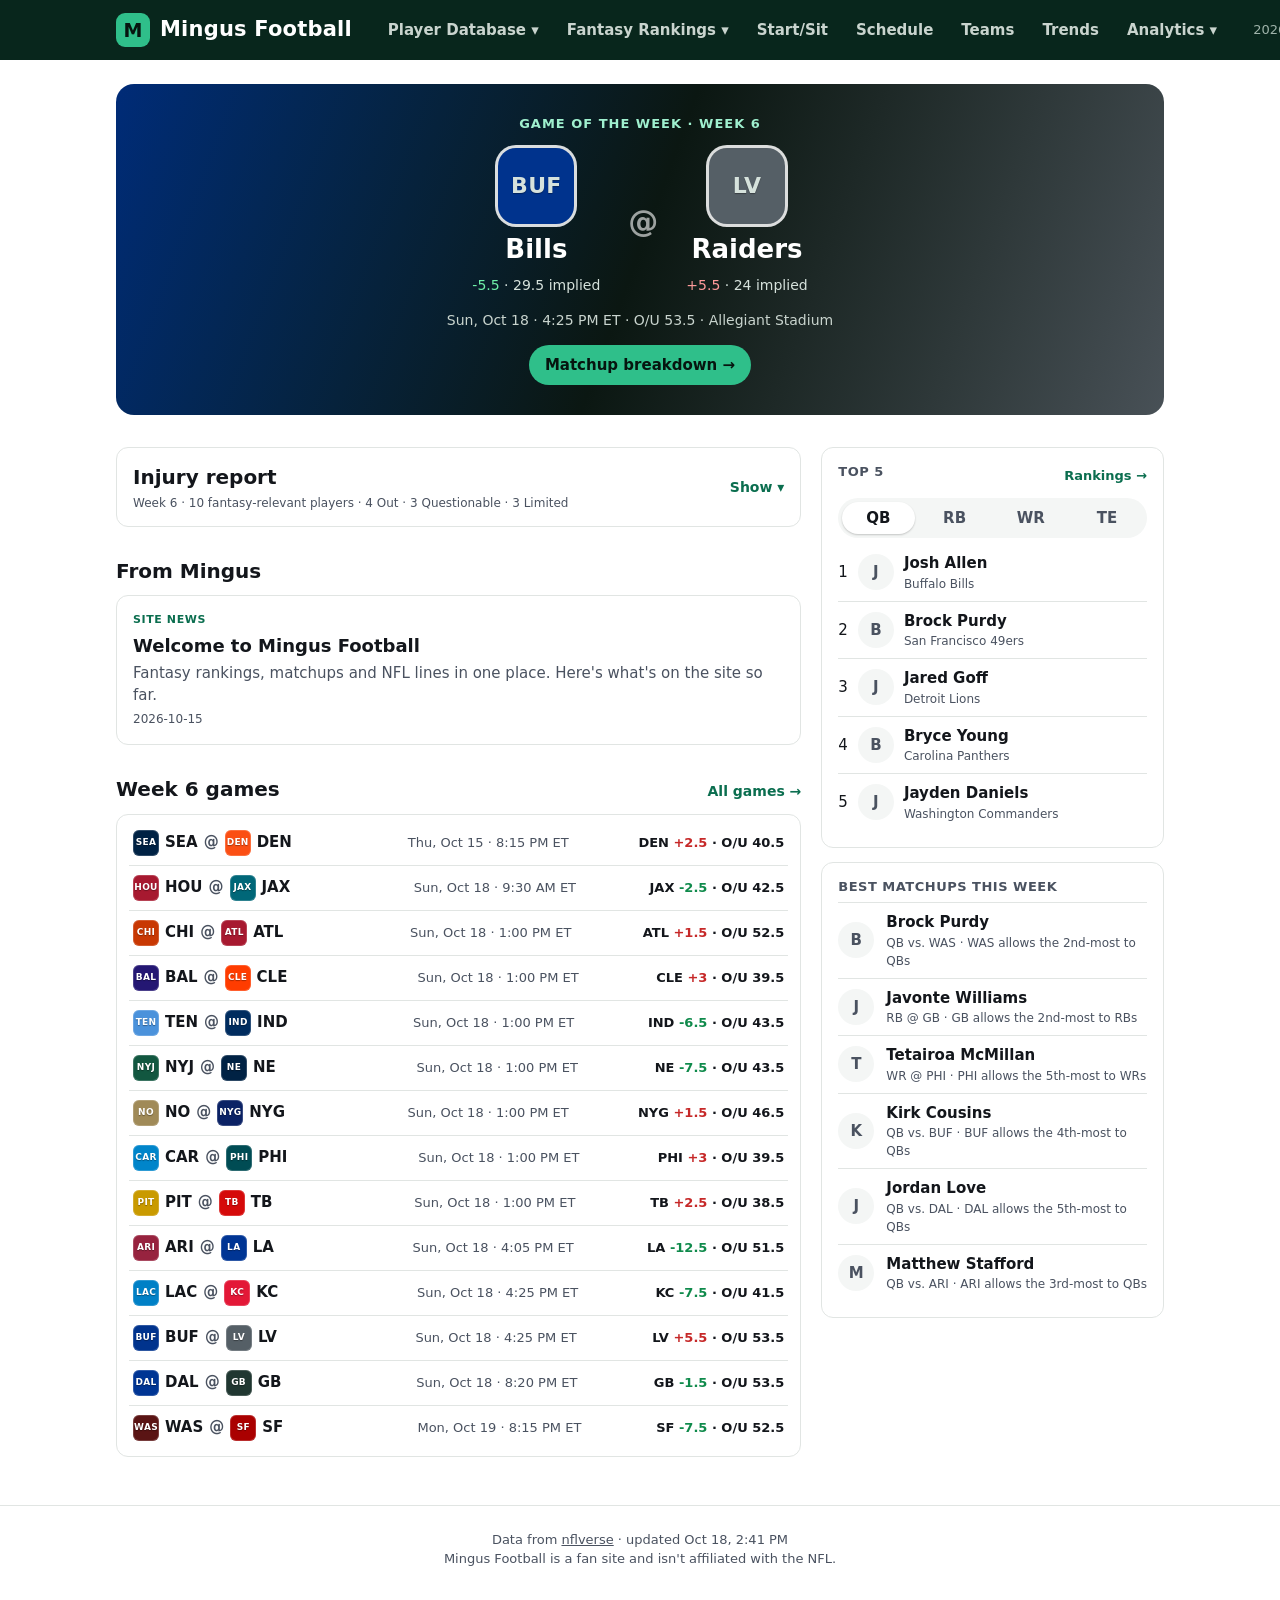
==== commit 06804b48: "Use Mingus Football instead of Mingus FF Josh's pick for now. Same places as before: header, titles," ====
--- a/site/index.html
+++ b/site/index.html
@@ -3,8 +3,8 @@
 <head>
   <meta charset="utf-8">
   <meta name="viewport" content="width=device-width, initial-scale=1">
-  <title>Mingus FF</title>
-  <meta name="description" content="Mingus FF: fantasy football research. Rankings, NFL stats and weekly lines.">
+  <title>Mingus Football</title>
+  <meta name="description" content="Mingus Football: fantasy football research. Rankings, NFL stats and weekly lines.">
   <link rel="icon" href="data:image/svg+xml,%3Csvg xmlns=%22http://www.w3.org/2000/svg%22 viewBox=%220 0 32 32%22%3E%3Crect width=%2232%22 height=%2232%22 rx=%228%22 fill=%22%232fbf8a%22/%3E%3Ctext x=%2216%22 y=%2223%22 font-family=%22Arial%22 font-weight=%22900%22 font-size=%2220%22 text-anchor=%22middle%22 fill=%22%2306150f%22%3EM%3C/text%3E%3C/svg%3E">
   <link rel="stylesheet" href="assets/style.css">
 </head>
--- a/site/assets/style.css
+++ b/site/assets/style.css
@@ -502,7 +502,7 @@
   .nav .nl { display: none; }
   .nav .ns { display: inline; }
 }
-/* "Mingus FF" is short enough to keep on phones; the nav scrolls sideways after it. */
+/* "Mingus Football" is short enough to keep on phones; the nav scrolls sideways after it. */
 @media (max-width: 420px) {
   .header-inner { gap: 12px; }
   .brand { gap: 7px; }
